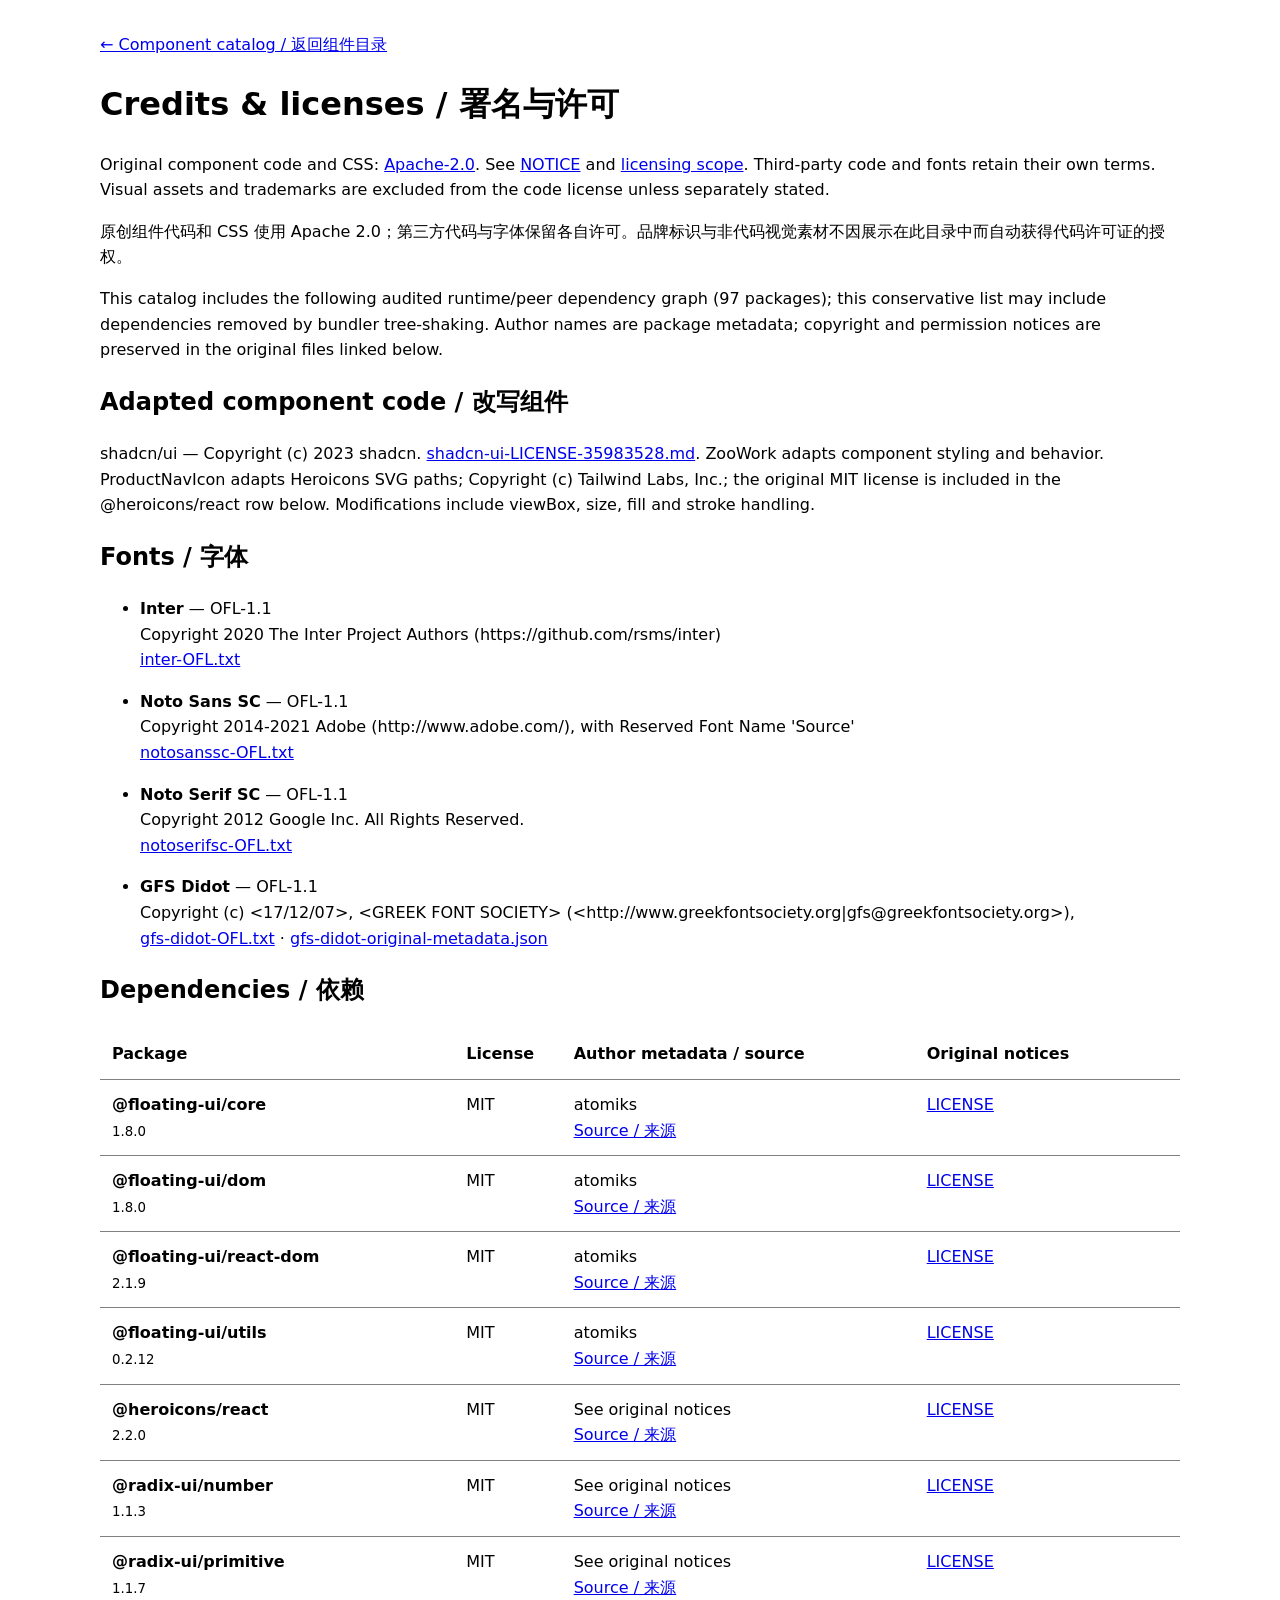
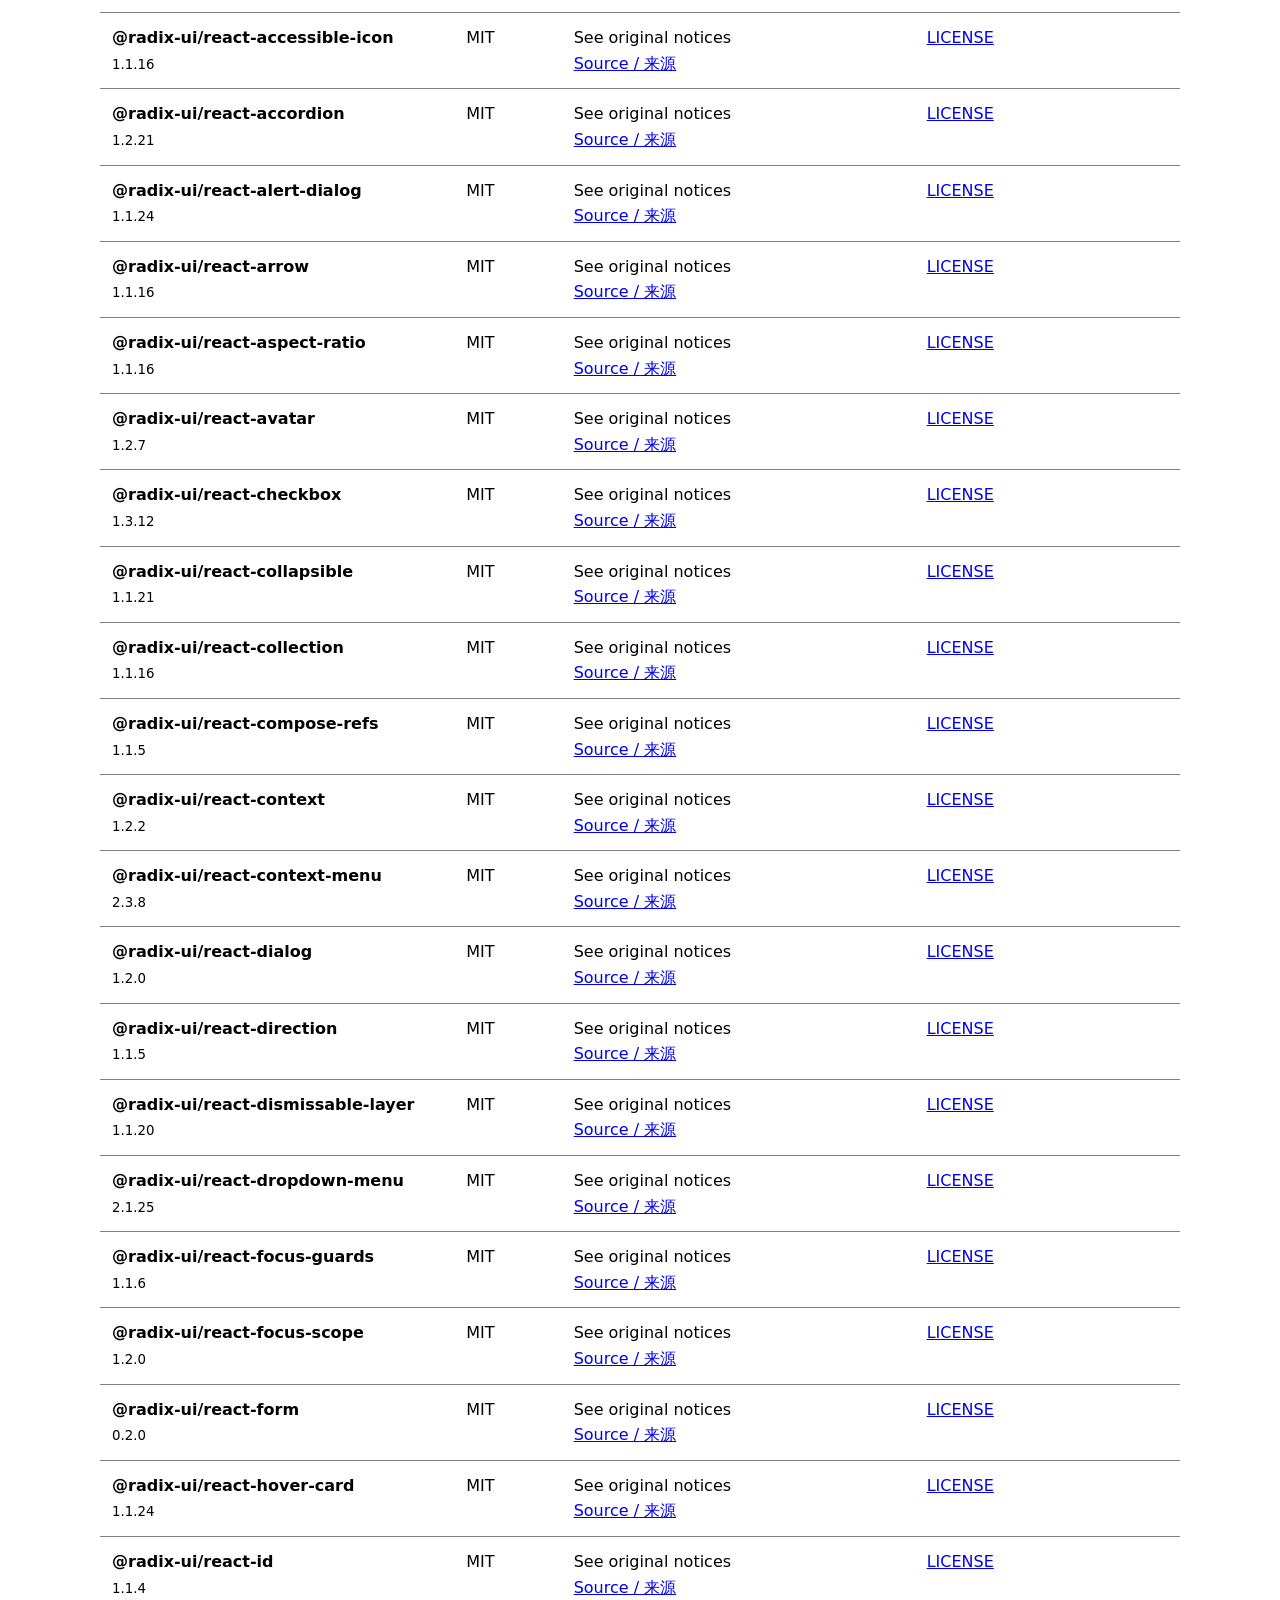
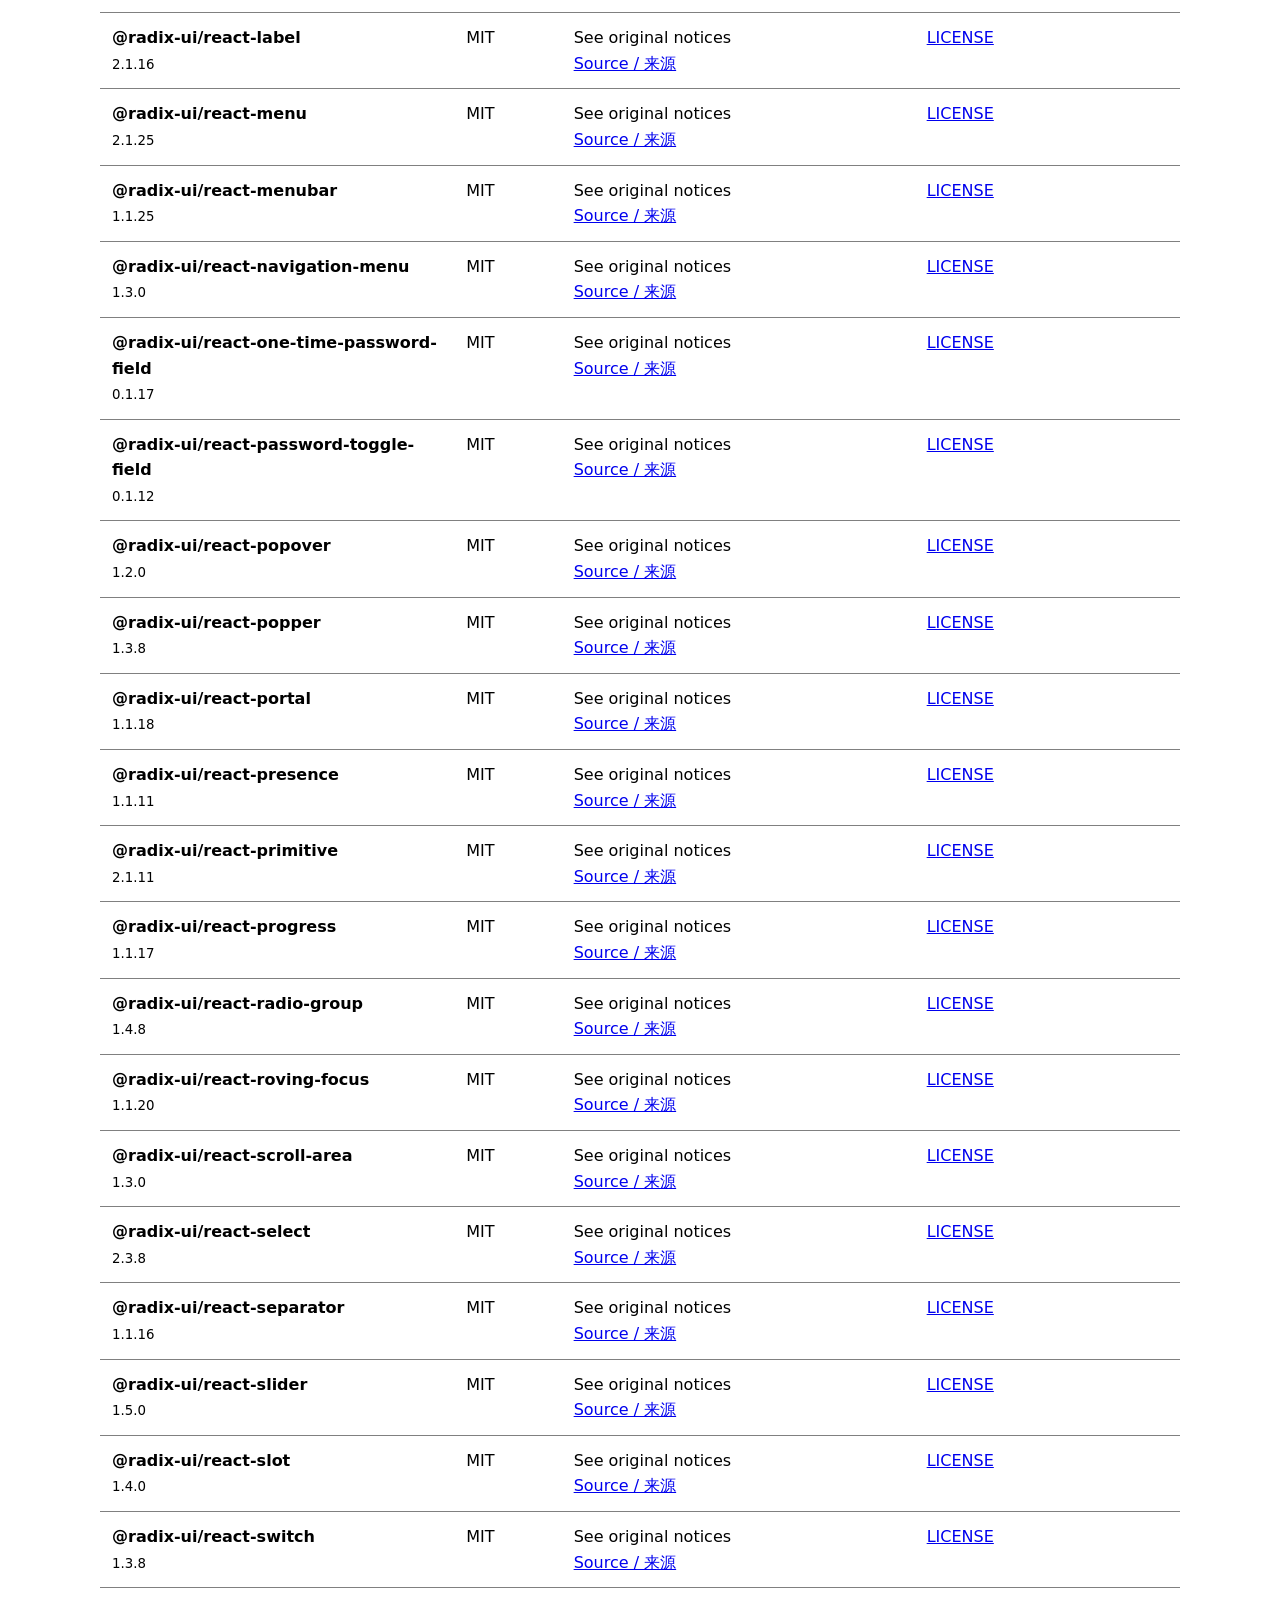
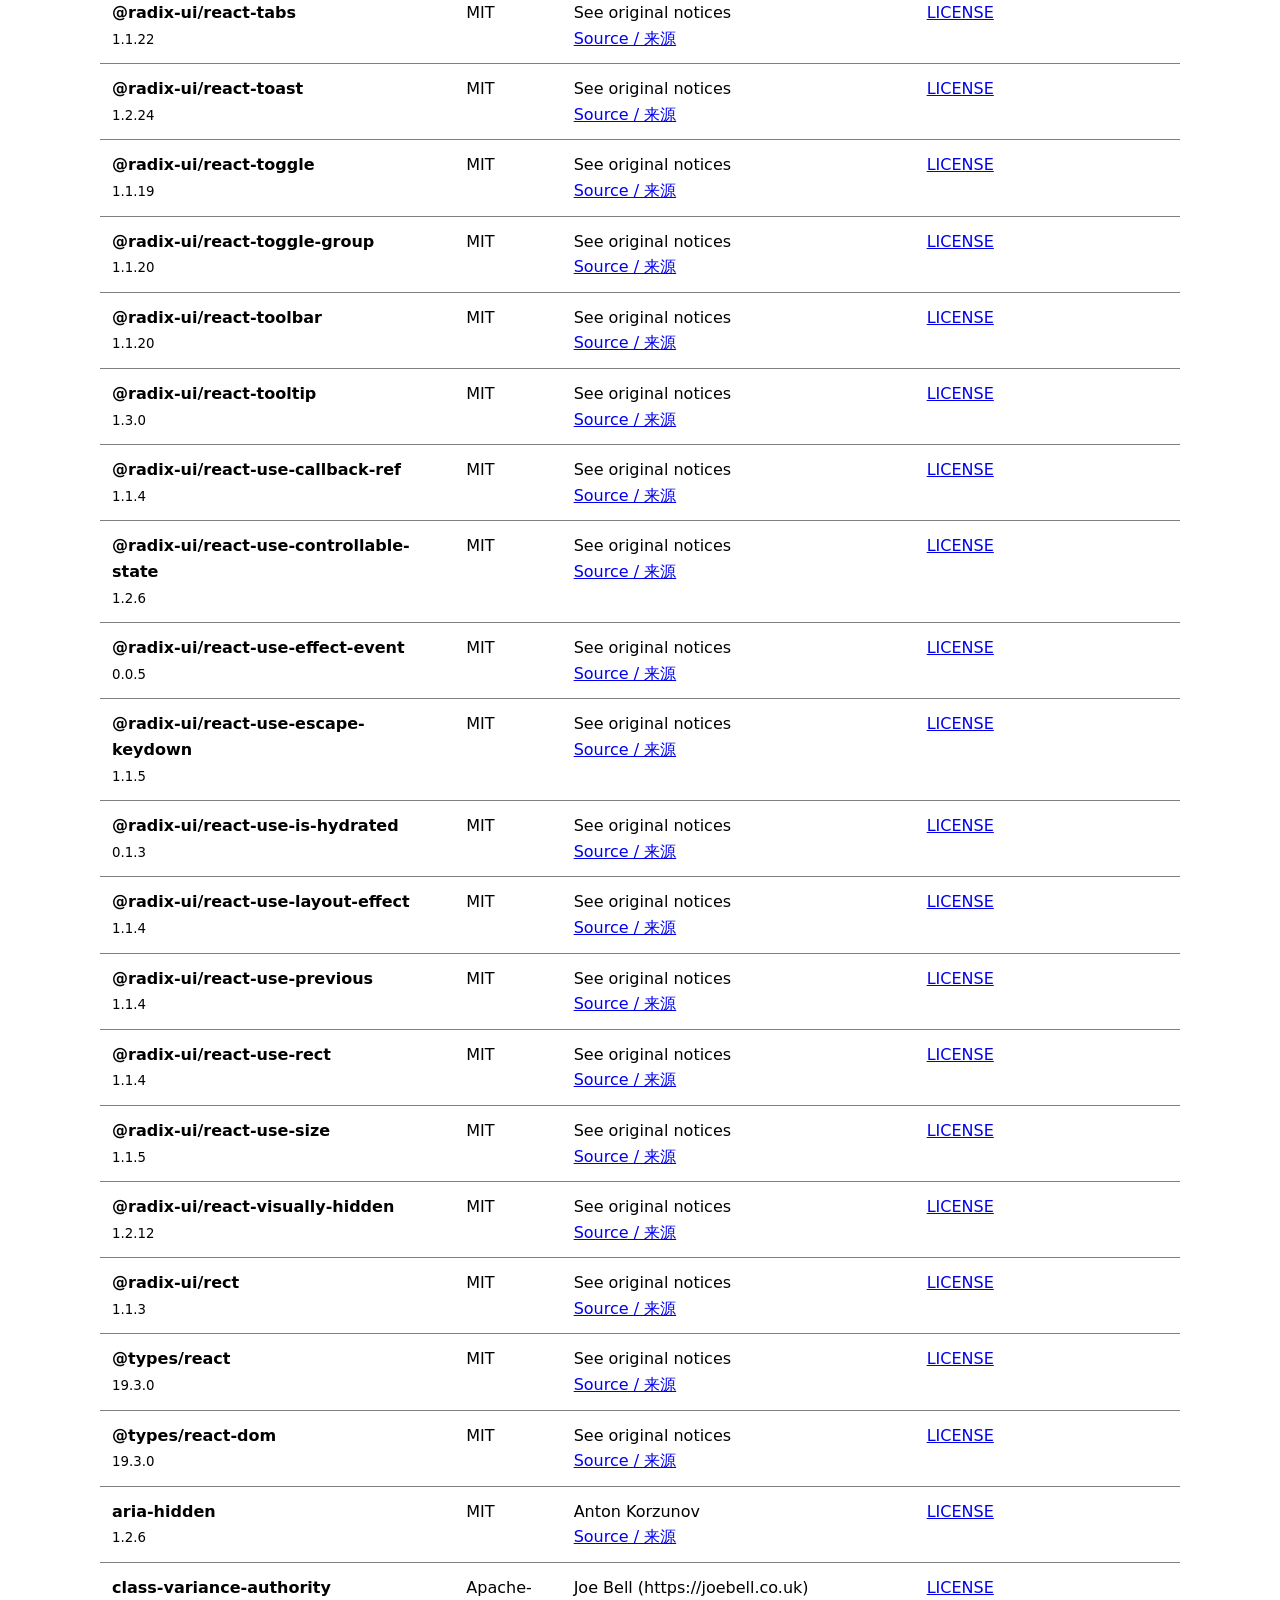
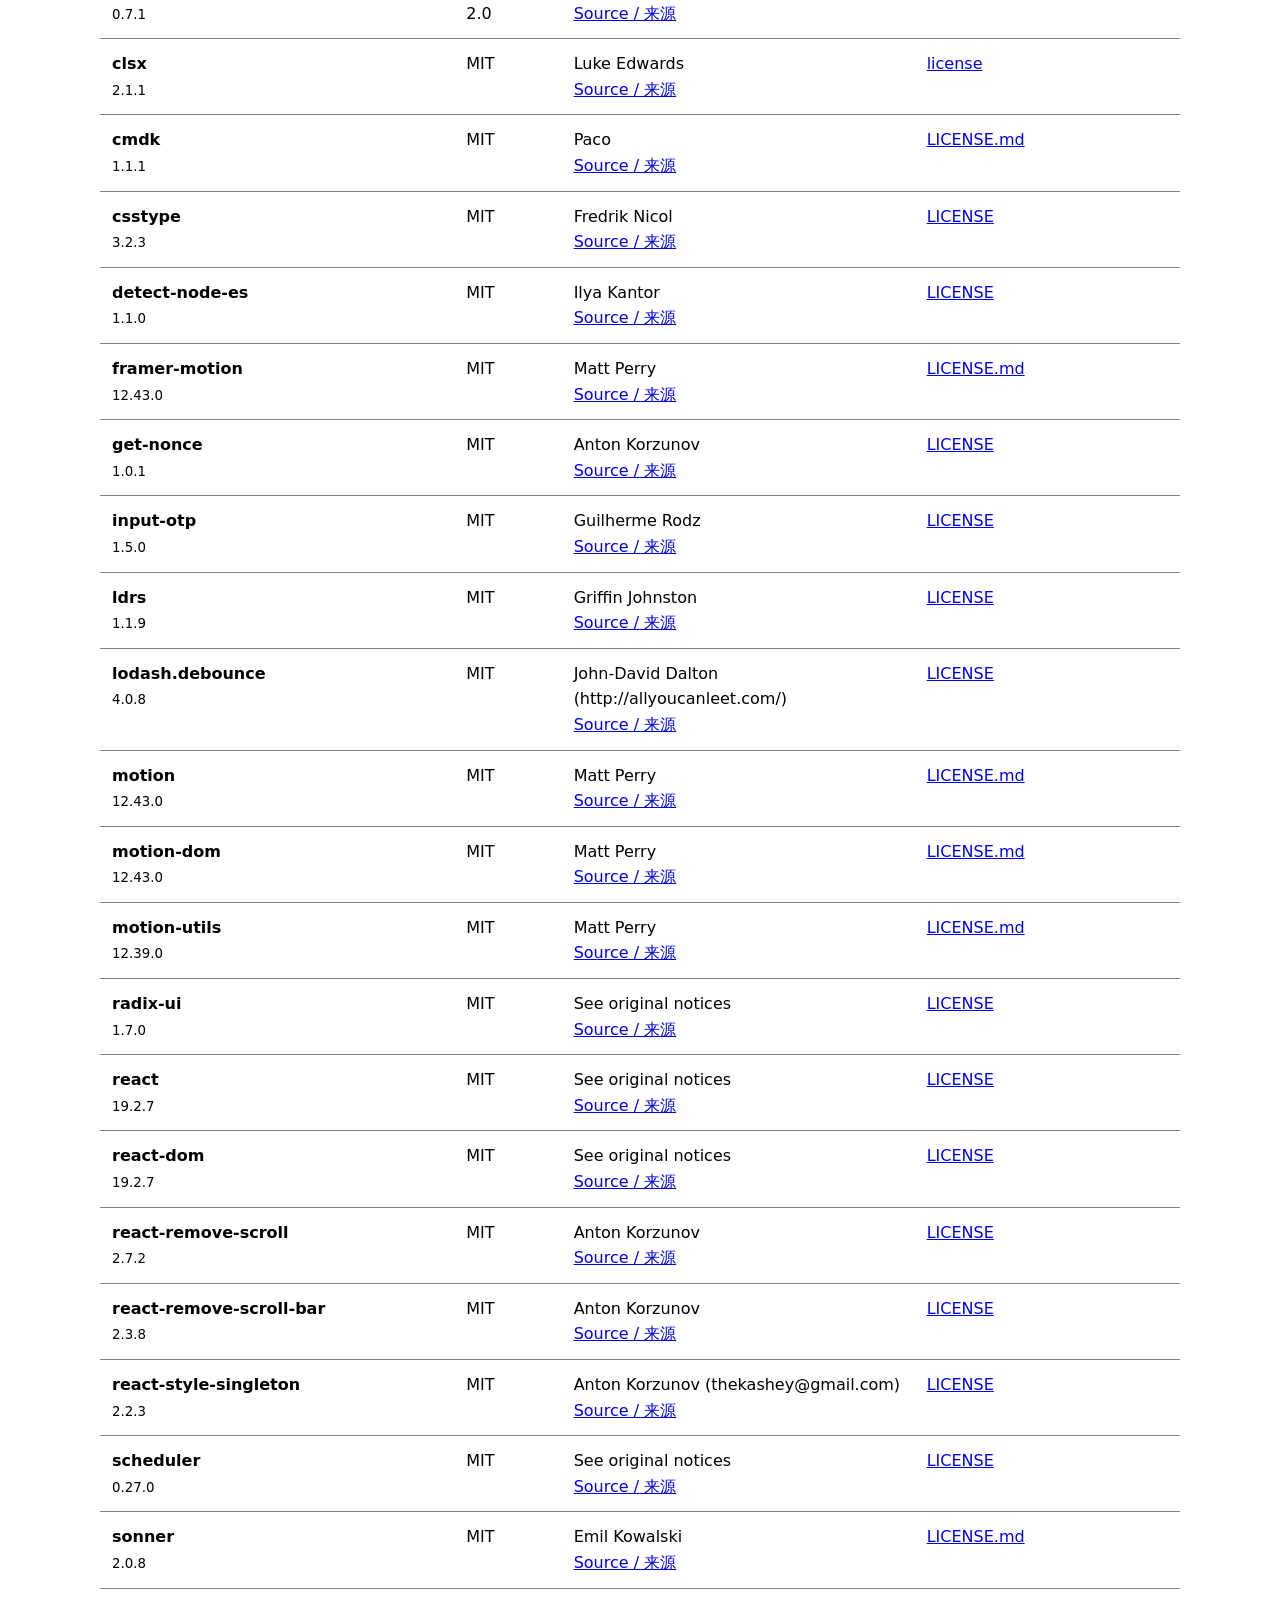
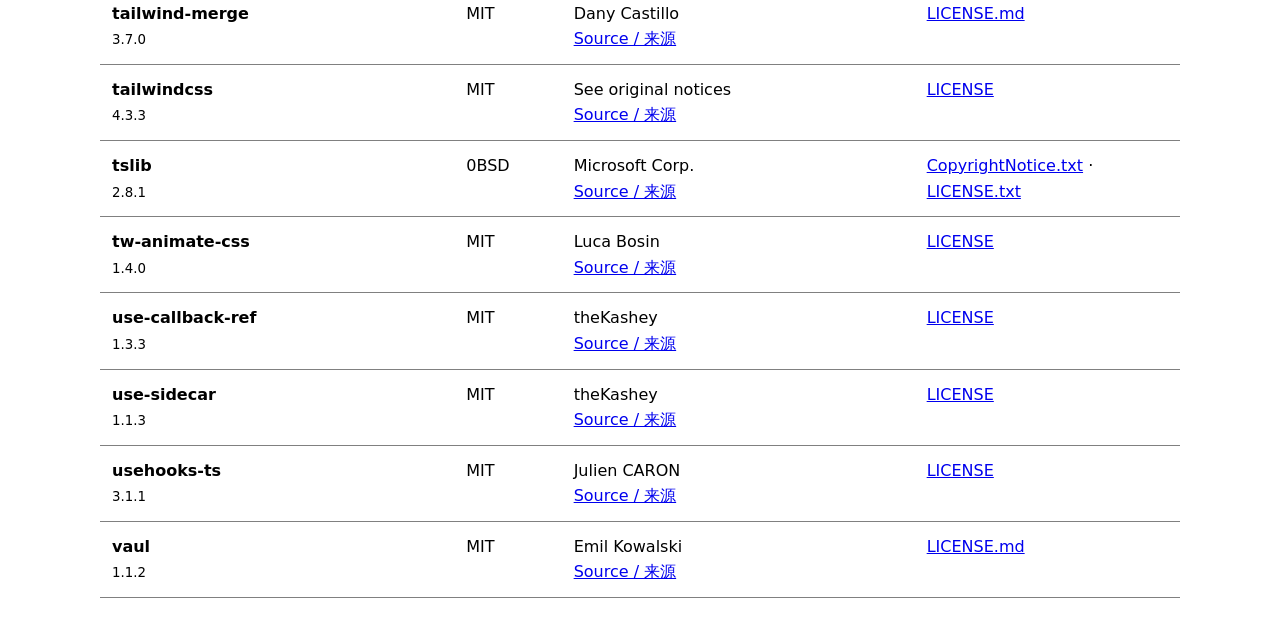
==== assets/licenses/index.html @ 78faabab "chore(preview): 2.2.0-pr.10.41601382710.1 (65d087fe)" ====
<!doctype html>
<html lang="en"><head><meta charset="utf-8"><meta name="viewport" content="width=device-width, initial-scale=1"><title>Credits &amp; licenses · ZooWork</title>
<style>html{color-scheme:light dark}body{font:16px/1.6 system-ui,sans-serif;max-width:1080px;margin:0 auto;padding:32px 20px;overflow-wrap:anywhere}a{color:LinkText}table{border-collapse:collapse;width:100%}td,th{padding:12px;text-align:left;vertical-align:top;border-bottom:1px solid GrayText;overflow-wrap:anywhere}th{font-weight:600}small{font-weight:400}li{margin:16px 0}.table-wrap{overflow:auto}a:focus-visible{outline:2px solid Highlight;outline-offset:3px}</style></head>
<body><main><a href="../../">← Component catalog / 返回组件目录</a><h1>Credits &amp; licenses / 署名与许可</h1>
<p>Original component code and CSS: <a href="LICENSE">Apache-2.0</a>. See <a href="NOTICE">NOTICE</a> and <a href="LICENSING.md">licensing scope</a>. Third-party code and fonts retain their own terms. Visual assets and trademarks are excluded from the code license unless separately stated.</p>
<p lang="zh-CN">原创组件代码和 CSS 使用 Apache 2.0；第三方代码与字体保留各自许可。品牌标识与非代码视觉素材不因展示在此目录中而自动获得代码许可证的授权。</p>
<p>This catalog includes the following audited runtime/peer dependency graph (97 packages); this conservative list may include dependencies removed by bundler tree-shaking. Author names are package metadata; copyright and permission notices are preserved in the original files linked below.</p>
<h2>Adapted component code / 改写组件</h2><p>shadcn/ui — Copyright (c) 2023 shadcn. <a href="licenses/copied-source/shadcn-ui-LICENSE-35983528.md">shadcn-ui-LICENSE-35983528.md</a>. ZooWork adapts component styling and behavior. ProductNavIcon adapts Heroicons SVG paths; Copyright (c) Tailwind Labs, Inc.; the original MIT license is included in the @heroicons/react row below. Modifications include viewBox, size, fill and stroke handling.</p>
<h2>Fonts / 字体</h2><ul><li><strong>Inter</strong> — OFL-1.1<br>Copyright 2020 The Inter Project Authors (https://github.com/rsms/inter)<br><a href="licenses/fonts/inter-OFL.txt">inter-OFL.txt</a></li>
<li><strong>Noto Sans SC</strong> — OFL-1.1<br>Copyright 2014-2021 Adobe (http://www.adobe.com/), with Reserved Font Name &#39;Source&#39;<br><a href="licenses/fonts/notosanssc-OFL.txt">notosanssc-OFL.txt</a></li>
<li><strong>Noto Serif SC</strong> — OFL-1.1<br>Copyright 2012 Google Inc. All Rights Reserved.<br><a href="licenses/fonts/notoserifsc-OFL.txt">notoserifsc-OFL.txt</a></li>
<li><strong>GFS Didot</strong> — OFL-1.1<br>Copyright (c) &lt;17/12/07&gt;, &lt;GREEK FONT SOCIETY&gt; (&lt;http://www.greekfontsociety.org|gfs@greekfontsociety.org&gt;),<br><a href="licenses/fonts/gfs-didot-OFL.txt">gfs-didot-OFL.txt</a> · <a href="licenses/fonts/gfs-didot-original-metadata.json">gfs-didot-original-metadata.json</a></li></ul>
<h2>Dependencies / 依赖</h2><div class="table-wrap" role="region" aria-label="Dependency licenses" tabindex="0"><table><thead><tr><th scope="col">Package</th><th scope="col">License</th><th scope="col">Author metadata / source</th><th scope="col">Original notices</th></tr></thead><tbody><tr><th scope="row">@floating-ui/core<br><small>1.8.0</small></th><td>MIT</td><td>atomiks<br><a href="https://www.npmjs.com/package/@floating-ui/core/v/1.8.0">Source / 来源</a></td><td><a href="licenses/npm/_floating-ui_core_1.8.0/LICENSE">LICENSE</a></td></tr>
<tr><th scope="row">@floating-ui/dom<br><small>1.8.0</small></th><td>MIT</td><td>atomiks<br><a href="https://www.npmjs.com/package/@floating-ui/dom/v/1.8.0">Source / 来源</a></td><td><a href="licenses/npm/_floating-ui_dom_1.8.0/LICENSE">LICENSE</a></td></tr>
<tr><th scope="row">@floating-ui/react-dom<br><small>2.1.9</small></th><td>MIT</td><td>atomiks<br><a href="https://www.npmjs.com/package/@floating-ui/react-dom/v/2.1.9">Source / 来源</a></td><td><a href="licenses/npm/_floating-ui_react-dom_2.1.9/LICENSE">LICENSE</a></td></tr>
<tr><th scope="row">@floating-ui/utils<br><small>0.2.12</small></th><td>MIT</td><td>atomiks<br><a href="https://www.npmjs.com/package/@floating-ui/utils/v/0.2.12">Source / 来源</a></td><td><a href="licenses/npm/_floating-ui_utils_0.2.12/LICENSE">LICENSE</a></td></tr>
<tr><th scope="row">@heroicons/react<br><small>2.2.0</small></th><td>MIT</td><td>See original notices<br><a href="https://www.npmjs.com/package/@heroicons/react/v/2.2.0">Source / 来源</a></td><td><a href="licenses/npm/_heroicons_react_2.2.0/LICENSE">LICENSE</a></td></tr>
<tr><th scope="row">@radix-ui/number<br><small>1.1.3</small></th><td>MIT</td><td>See original notices<br><a href="https://www.npmjs.com/package/@radix-ui/number/v/1.1.3">Source / 来源</a></td><td><a href="licenses/npm/_radix-ui_number_1.1.3/LICENSE">LICENSE</a></td></tr>
<tr><th scope="row">@radix-ui/primitive<br><small>1.1.7</small></th><td>MIT</td><td>See original notices<br><a href="https://www.npmjs.com/package/@radix-ui/primitive/v/1.1.7">Source / 来源</a></td><td><a href="licenses/npm/_radix-ui_primitive_1.1.7/LICENSE">LICENSE</a></td></tr>
<tr><th scope="row">@radix-ui/react-accessible-icon<br><small>1.1.16</small></th><td>MIT</td><td>See original notices<br><a href="https://www.npmjs.com/package/@radix-ui/react-accessible-icon/v/1.1.16">Source / 来源</a></td><td><a href="licenses/npm/_radix-ui_react-accessible-icon_1.1.16/LICENSE">LICENSE</a></td></tr>
<tr><th scope="row">@radix-ui/react-accordion<br><small>1.2.21</small></th><td>MIT</td><td>See original notices<br><a href="https://www.npmjs.com/package/@radix-ui/react-accordion/v/1.2.21">Source / 来源</a></td><td><a href="licenses/npm/_radix-ui_react-accordion_1.2.21/LICENSE">LICENSE</a></td></tr>
<tr><th scope="row">@radix-ui/react-alert-dialog<br><small>1.1.24</small></th><td>MIT</td><td>See original notices<br><a href="https://www.npmjs.com/package/@radix-ui/react-alert-dialog/v/1.1.24">Source / 来源</a></td><td><a href="licenses/npm/_radix-ui_react-alert-dialog_1.1.24/LICENSE">LICENSE</a></td></tr>
<tr><th scope="row">@radix-ui/react-arrow<br><small>1.1.16</small></th><td>MIT</td><td>See original notices<br><a href="https://www.npmjs.com/package/@radix-ui/react-arrow/v/1.1.16">Source / 来源</a></td><td><a href="licenses/npm/_radix-ui_react-arrow_1.1.16/LICENSE">LICENSE</a></td></tr>
<tr><th scope="row">@radix-ui/react-aspect-ratio<br><small>1.1.16</small></th><td>MIT</td><td>See original notices<br><a href="https://www.npmjs.com/package/@radix-ui/react-aspect-ratio/v/1.1.16">Source / 来源</a></td><td><a href="licenses/npm/_radix-ui_react-aspect-ratio_1.1.16/LICENSE">LICENSE</a></td></tr>
<tr><th scope="row">@radix-ui/react-avatar<br><small>1.2.7</small></th><td>MIT</td><td>See original notices<br><a href="https://www.npmjs.com/package/@radix-ui/react-avatar/v/1.2.7">Source / 来源</a></td><td><a href="licenses/npm/_radix-ui_react-avatar_1.2.7/LICENSE">LICENSE</a></td></tr>
<tr><th scope="row">@radix-ui/react-checkbox<br><small>1.3.12</small></th><td>MIT</td><td>See original notices<br><a href="https://www.npmjs.com/package/@radix-ui/react-checkbox/v/1.3.12">Source / 来源</a></td><td><a href="licenses/npm/_radix-ui_react-checkbox_1.3.12/LICENSE">LICENSE</a></td></tr>
<tr><th scope="row">@radix-ui/react-collapsible<br><small>1.1.21</small></th><td>MIT</td><td>See original notices<br><a href="https://www.npmjs.com/package/@radix-ui/react-collapsible/v/1.1.21">Source / 来源</a></td><td><a href="licenses/npm/_radix-ui_react-collapsible_1.1.21/LICENSE">LICENSE</a></td></tr>
<tr><th scope="row">@radix-ui/react-collection<br><small>1.1.16</small></th><td>MIT</td><td>See original notices<br><a href="https://www.npmjs.com/package/@radix-ui/react-collection/v/1.1.16">Source / 来源</a></td><td><a href="licenses/npm/_radix-ui_react-collection_1.1.16/LICENSE">LICENSE</a></td></tr>
<tr><th scope="row">@radix-ui/react-compose-refs<br><small>1.1.5</small></th><td>MIT</td><td>See original notices<br><a href="https://www.npmjs.com/package/@radix-ui/react-compose-refs/v/1.1.5">Source / 来源</a></td><td><a href="licenses/npm/_radix-ui_react-compose-refs_1.1.5/LICENSE">LICENSE</a></td></tr>
<tr><th scope="row">@radix-ui/react-context<br><small>1.2.2</small></th><td>MIT</td><td>See original notices<br><a href="https://www.npmjs.com/package/@radix-ui/react-context/v/1.2.2">Source / 来源</a></td><td><a href="licenses/npm/_radix-ui_react-context_1.2.2/LICENSE">LICENSE</a></td></tr>
<tr><th scope="row">@radix-ui/react-context-menu<br><small>2.3.8</small></th><td>MIT</td><td>See original notices<br><a href="https://www.npmjs.com/package/@radix-ui/react-context-menu/v/2.3.8">Source / 来源</a></td><td><a href="licenses/npm/_radix-ui_react-context-menu_2.3.8/LICENSE">LICENSE</a></td></tr>
<tr><th scope="row">@radix-ui/react-dialog<br><small>1.2.0</small></th><td>MIT</td><td>See original notices<br><a href="https://www.npmjs.com/package/@radix-ui/react-dialog/v/1.2.0">Source / 来源</a></td><td><a href="licenses/npm/_radix-ui_react-dialog_1.2.0/LICENSE">LICENSE</a></td></tr>
<tr><th scope="row">@radix-ui/react-direction<br><small>1.1.5</small></th><td>MIT</td><td>See original notices<br><a href="https://www.npmjs.com/package/@radix-ui/react-direction/v/1.1.5">Source / 来源</a></td><td><a href="licenses/npm/_radix-ui_react-direction_1.1.5/LICENSE">LICENSE</a></td></tr>
<tr><th scope="row">@radix-ui/react-dismissable-layer<br><small>1.1.20</small></th><td>MIT</td><td>See original notices<br><a href="https://www.npmjs.com/package/@radix-ui/react-dismissable-layer/v/1.1.20">Source / 来源</a></td><td><a href="licenses/npm/_radix-ui_react-dismissable-layer_1.1.20/LICENSE">LICENSE</a></td></tr>
<tr><th scope="row">@radix-ui/react-dropdown-menu<br><small>2.1.25</small></th><td>MIT</td><td>See original notices<br><a href="https://www.npmjs.com/package/@radix-ui/react-dropdown-menu/v/2.1.25">Source / 来源</a></td><td><a href="licenses/npm/_radix-ui_react-dropdown-menu_2.1.25/LICENSE">LICENSE</a></td></tr>
<tr><th scope="row">@radix-ui/react-focus-guards<br><small>1.1.6</small></th><td>MIT</td><td>See original notices<br><a href="https://www.npmjs.com/package/@radix-ui/react-focus-guards/v/1.1.6">Source / 来源</a></td><td><a href="licenses/npm/_radix-ui_react-focus-guards_1.1.6/LICENSE">LICENSE</a></td></tr>
<tr><th scope="row">@radix-ui/react-focus-scope<br><small>1.2.0</small></th><td>MIT</td><td>See original notices<br><a href="https://www.npmjs.com/package/@radix-ui/react-focus-scope/v/1.2.0">Source / 来源</a></td><td><a href="licenses/npm/_radix-ui_react-focus-scope_1.2.0/LICENSE">LICENSE</a></td></tr>
<tr><th scope="row">@radix-ui/react-form<br><small>0.2.0</small></th><td>MIT</td><td>See original notices<br><a href="https://www.npmjs.com/package/@radix-ui/react-form/v/0.2.0">Source / 来源</a></td><td><a href="licenses/npm/_radix-ui_react-form_0.2.0/LICENSE">LICENSE</a></td></tr>
<tr><th scope="row">@radix-ui/react-hover-card<br><small>1.1.24</small></th><td>MIT</td><td>See original notices<br><a href="https://www.npmjs.com/package/@radix-ui/react-hover-card/v/1.1.24">Source / 来源</a></td><td><a href="licenses/npm/_radix-ui_react-hover-card_1.1.24/LICENSE">LICENSE</a></td></tr>
<tr><th scope="row">@radix-ui/react-id<br><small>1.1.4</small></th><td>MIT</td><td>See original notices<br><a href="https://www.npmjs.com/package/@radix-ui/react-id/v/1.1.4">Source / 来源</a></td><td><a href="licenses/npm/_radix-ui_react-id_1.1.4/LICENSE">LICENSE</a></td></tr>
<tr><th scope="row">@radix-ui/react-label<br><small>2.1.16</small></th><td>MIT</td><td>See original notices<br><a href="https://www.npmjs.com/package/@radix-ui/react-label/v/2.1.16">Source / 来源</a></td><td><a href="licenses/npm/_radix-ui_react-label_2.1.16/LICENSE">LICENSE</a></td></tr>
<tr><th scope="row">@radix-ui/react-menu<br><small>2.1.25</small></th><td>MIT</td><td>See original notices<br><a href="https://www.npmjs.com/package/@radix-ui/react-menu/v/2.1.25">Source / 来源</a></td><td><a href="licenses/npm/_radix-ui_react-menu_2.1.25/LICENSE">LICENSE</a></td></tr>
<tr><th scope="row">@radix-ui/react-menubar<br><small>1.1.25</small></th><td>MIT</td><td>See original notices<br><a href="https://www.npmjs.com/package/@radix-ui/react-menubar/v/1.1.25">Source / 来源</a></td><td><a href="licenses/npm/_radix-ui_react-menubar_1.1.25/LICENSE">LICENSE</a></td></tr>
<tr><th scope="row">@radix-ui/react-navigation-menu<br><small>1.3.0</small></th><td>MIT</td><td>See original notices<br><a href="https://www.npmjs.com/package/@radix-ui/react-navigation-menu/v/1.3.0">Source / 来源</a></td><td><a href="licenses/npm/_radix-ui_react-navigation-menu_1.3.0/LICENSE">LICENSE</a></td></tr>
<tr><th scope="row">@radix-ui/react-one-time-password-field<br><small>0.1.17</small></th><td>MIT</td><td>See original notices<br><a href="https://www.npmjs.com/package/@radix-ui/react-one-time-password-field/v/0.1.17">Source / 来源</a></td><td><a href="licenses/npm/_radix-ui_react-one-time-password-field_0.1.17/LICENSE">LICENSE</a></td></tr>
<tr><th scope="row">@radix-ui/react-password-toggle-field<br><small>0.1.12</small></th><td>MIT</td><td>See original notices<br><a href="https://www.npmjs.com/package/@radix-ui/react-password-toggle-field/v/0.1.12">Source / 来源</a></td><td><a href="licenses/npm/_radix-ui_react-password-toggle-field_0.1.12/LICENSE">LICENSE</a></td></tr>
<tr><th scope="row">@radix-ui/react-popover<br><small>1.2.0</small></th><td>MIT</td><td>See original notices<br><a href="https://www.npmjs.com/package/@radix-ui/react-popover/v/1.2.0">Source / 来源</a></td><td><a href="licenses/npm/_radix-ui_react-popover_1.2.0/LICENSE">LICENSE</a></td></tr>
<tr><th scope="row">@radix-ui/react-popper<br><small>1.3.8</small></th><td>MIT</td><td>See original notices<br><a href="https://www.npmjs.com/package/@radix-ui/react-popper/v/1.3.8">Source / 来源</a></td><td><a href="licenses/npm/_radix-ui_react-popper_1.3.8/LICENSE">LICENSE</a></td></tr>
<tr><th scope="row">@radix-ui/react-portal<br><small>1.1.18</small></th><td>MIT</td><td>See original notices<br><a href="https://www.npmjs.com/package/@radix-ui/react-portal/v/1.1.18">Source / 来源</a></td><td><a href="licenses/npm/_radix-ui_react-portal_1.1.18/LICENSE">LICENSE</a></td></tr>
<tr><th scope="row">@radix-ui/react-presence<br><small>1.1.11</small></th><td>MIT</td><td>See original notices<br><a href="https://www.npmjs.com/package/@radix-ui/react-presence/v/1.1.11">Source / 来源</a></td><td><a href="licenses/npm/_radix-ui_react-presence_1.1.11/LICENSE">LICENSE</a></td></tr>
<tr><th scope="row">@radix-ui/react-primitive<br><small>2.1.11</small></th><td>MIT</td><td>See original notices<br><a href="https://www.npmjs.com/package/@radix-ui/react-primitive/v/2.1.11">Source / 来源</a></td><td><a href="licenses/npm/_radix-ui_react-primitive_2.1.11/LICENSE">LICENSE</a></td></tr>
<tr><th scope="row">@radix-ui/react-progress<br><small>1.1.17</small></th><td>MIT</td><td>See original notices<br><a href="https://www.npmjs.com/package/@radix-ui/react-progress/v/1.1.17">Source / 来源</a></td><td><a href="licenses/npm/_radix-ui_react-progress_1.1.17/LICENSE">LICENSE</a></td></tr>
<tr><th scope="row">@radix-ui/react-radio-group<br><small>1.4.8</small></th><td>MIT</td><td>See original notices<br><a href="https://www.npmjs.com/package/@radix-ui/react-radio-group/v/1.4.8">Source / 来源</a></td><td><a href="licenses/npm/_radix-ui_react-radio-group_1.4.8/LICENSE">LICENSE</a></td></tr>
<tr><th scope="row">@radix-ui/react-roving-focus<br><small>1.1.20</small></th><td>MIT</td><td>See original notices<br><a href="https://www.npmjs.com/package/@radix-ui/react-roving-focus/v/1.1.20">Source / 来源</a></td><td><a href="licenses/npm/_radix-ui_react-roving-focus_1.1.20/LICENSE">LICENSE</a></td></tr>
<tr><th scope="row">@radix-ui/react-scroll-area<br><small>1.3.0</small></th><td>MIT</td><td>See original notices<br><a href="https://www.npmjs.com/package/@radix-ui/react-scroll-area/v/1.3.0">Source / 来源</a></td><td><a href="licenses/npm/_radix-ui_react-scroll-area_1.3.0/LICENSE">LICENSE</a></td></tr>
<tr><th scope="row">@radix-ui/react-select<br><small>2.3.8</small></th><td>MIT</td><td>See original notices<br><a href="https://www.npmjs.com/package/@radix-ui/react-select/v/2.3.8">Source / 来源</a></td><td><a href="licenses/npm/_radix-ui_react-select_2.3.8/LICENSE">LICENSE</a></td></tr>
<tr><th scope="row">@radix-ui/react-separator<br><small>1.1.16</small></th><td>MIT</td><td>See original notices<br><a href="https://www.npmjs.com/package/@radix-ui/react-separator/v/1.1.16">Source / 来源</a></td><td><a href="licenses/npm/_radix-ui_react-separator_1.1.16/LICENSE">LICENSE</a></td></tr>
<tr><th scope="row">@radix-ui/react-slider<br><small>1.5.0</small></th><td>MIT</td><td>See original notices<br><a href="https://www.npmjs.com/package/@radix-ui/react-slider/v/1.5.0">Source / 来源</a></td><td><a href="licenses/npm/_radix-ui_react-slider_1.5.0/LICENSE">LICENSE</a></td></tr>
<tr><th scope="row">@radix-ui/react-slot<br><small>1.4.0</small></th><td>MIT</td><td>See original notices<br><a href="https://www.npmjs.com/package/@radix-ui/react-slot/v/1.4.0">Source / 来源</a></td><td><a href="licenses/npm/_radix-ui_react-slot_1.4.0/LICENSE">LICENSE</a></td></tr>
<tr><th scope="row">@radix-ui/react-switch<br><small>1.3.8</small></th><td>MIT</td><td>See original notices<br><a href="https://www.npmjs.com/package/@radix-ui/react-switch/v/1.3.8">Source / 来源</a></td><td><a href="licenses/npm/_radix-ui_react-switch_1.3.8/LICENSE">LICENSE</a></td></tr>
<tr><th scope="row">@radix-ui/react-tabs<br><small>1.1.22</small></th><td>MIT</td><td>See original notices<br><a href="https://www.npmjs.com/package/@radix-ui/react-tabs/v/1.1.22">Source / 来源</a></td><td><a href="licenses/npm/_radix-ui_react-tabs_1.1.22/LICENSE">LICENSE</a></td></tr>
<tr><th scope="row">@radix-ui/react-toast<br><small>1.2.24</small></th><td>MIT</td><td>See original notices<br><a href="https://www.npmjs.com/package/@radix-ui/react-toast/v/1.2.24">Source / 来源</a></td><td><a href="licenses/npm/_radix-ui_react-toast_1.2.24/LICENSE">LICENSE</a></td></tr>
<tr><th scope="row">@radix-ui/react-toggle<br><small>1.1.19</small></th><td>MIT</td><td>See original notices<br><a href="https://www.npmjs.com/package/@radix-ui/react-toggle/v/1.1.19">Source / 来源</a></td><td><a href="licenses/npm/_radix-ui_react-toggle_1.1.19/LICENSE">LICENSE</a></td></tr>
<tr><th scope="row">@radix-ui/react-toggle-group<br><small>1.1.20</small></th><td>MIT</td><td>See original notices<br><a href="https://www.npmjs.com/package/@radix-ui/react-toggle-group/v/1.1.20">Source / 来源</a></td><td><a href="licenses/npm/_radix-ui_react-toggle-group_1.1.20/LICENSE">LICENSE</a></td></tr>
<tr><th scope="row">@radix-ui/react-toolbar<br><small>1.1.20</small></th><td>MIT</td><td>See original notices<br><a href="https://www.npmjs.com/package/@radix-ui/react-toolbar/v/1.1.20">Source / 来源</a></td><td><a href="licenses/npm/_radix-ui_react-toolbar_1.1.20/LICENSE">LICENSE</a></td></tr>
<tr><th scope="row">@radix-ui/react-tooltip<br><small>1.3.0</small></th><td>MIT</td><td>See original notices<br><a href="https://www.npmjs.com/package/@radix-ui/react-tooltip/v/1.3.0">Source / 来源</a></td><td><a href="licenses/npm/_radix-ui_react-tooltip_1.3.0/LICENSE">LICENSE</a></td></tr>
<tr><th scope="row">@radix-ui/react-use-callback-ref<br><small>1.1.4</small></th><td>MIT</td><td>See original notices<br><a href="https://www.npmjs.com/package/@radix-ui/react-use-callback-ref/v/1.1.4">Source / 来源</a></td><td><a href="licenses/npm/_radix-ui_react-use-callback-ref_1.1.4/LICENSE">LICENSE</a></td></tr>
<tr><th scope="row">@radix-ui/react-use-controllable-state<br><small>1.2.6</small></th><td>MIT</td><td>See original notices<br><a href="https://www.npmjs.com/package/@radix-ui/react-use-controllable-state/v/1.2.6">Source / 来源</a></td><td><a href="licenses/npm/_radix-ui_react-use-controllable-state_1.2.6/LICENSE">LICENSE</a></td></tr>
<tr><th scope="row">@radix-ui/react-use-effect-event<br><small>0.0.5</small></th><td>MIT</td><td>See original notices<br><a href="https://www.npmjs.com/package/@radix-ui/react-use-effect-event/v/0.0.5">Source / 来源</a></td><td><a href="licenses/npm/_radix-ui_react-use-effect-event_0.0.5/LICENSE">LICENSE</a></td></tr>
<tr><th scope="row">@radix-ui/react-use-escape-keydown<br><small>1.1.5</small></th><td>MIT</td><td>See original notices<br><a href="https://www.npmjs.com/package/@radix-ui/react-use-escape-keydown/v/1.1.5">Source / 来源</a></td><td><a href="licenses/npm/_radix-ui_react-use-escape-keydown_1.1.5/LICENSE">LICENSE</a></td></tr>
<tr><th scope="row">@radix-ui/react-use-is-hydrated<br><small>0.1.3</small></th><td>MIT</td><td>See original notices<br><a href="https://www.npmjs.com/package/@radix-ui/react-use-is-hydrated/v/0.1.3">Source / 来源</a></td><td><a href="licenses/npm/_radix-ui_react-use-is-hydrated_0.1.3/LICENSE">LICENSE</a></td></tr>
<tr><th scope="row">@radix-ui/react-use-layout-effect<br><small>1.1.4</small></th><td>MIT</td><td>See original notices<br><a href="https://www.npmjs.com/package/@radix-ui/react-use-layout-effect/v/1.1.4">Source / 来源</a></td><td><a href="licenses/npm/_radix-ui_react-use-layout-effect_1.1.4/LICENSE">LICENSE</a></td></tr>
<tr><th scope="row">@radix-ui/react-use-previous<br><small>1.1.4</small></th><td>MIT</td><td>See original notices<br><a href="https://www.npmjs.com/package/@radix-ui/react-use-previous/v/1.1.4">Source / 来源</a></td><td><a href="licenses/npm/_radix-ui_react-use-previous_1.1.4/LICENSE">LICENSE</a></td></tr>
<tr><th scope="row">@radix-ui/react-use-rect<br><small>1.1.4</small></th><td>MIT</td><td>See original notices<br><a href="https://www.npmjs.com/package/@radix-ui/react-use-rect/v/1.1.4">Source / 来源</a></td><td><a href="licenses/npm/_radix-ui_react-use-rect_1.1.4/LICENSE">LICENSE</a></td></tr>
<tr><th scope="row">@radix-ui/react-use-size<br><small>1.1.5</small></th><td>MIT</td><td>See original notices<br><a href="https://www.npmjs.com/package/@radix-ui/react-use-size/v/1.1.5">Source / 来源</a></td><td><a href="licenses/npm/_radix-ui_react-use-size_1.1.5/LICENSE">LICENSE</a></td></tr>
<tr><th scope="row">@radix-ui/react-visually-hidden<br><small>1.2.12</small></th><td>MIT</td><td>See original notices<br><a href="https://www.npmjs.com/package/@radix-ui/react-visually-hidden/v/1.2.12">Source / 来源</a></td><td><a href="licenses/npm/_radix-ui_react-visually-hidden_1.2.12/LICENSE">LICENSE</a></td></tr>
<tr><th scope="row">@radix-ui/rect<br><small>1.1.3</small></th><td>MIT</td><td>See original notices<br><a href="https://www.npmjs.com/package/@radix-ui/rect/v/1.1.3">Source / 来源</a></td><td><a href="licenses/npm/_radix-ui_rect_1.1.3/LICENSE">LICENSE</a></td></tr>
<tr><th scope="row">@types/react<br><small>19.3.0</small></th><td>MIT</td><td>See original notices<br><a href="https://www.npmjs.com/package/@types/react/v/19.3.0">Source / 来源</a></td><td><a href="licenses/npm/_types_react_19.3.0/LICENSE">LICENSE</a></td></tr>
<tr><th scope="row">@types/react-dom<br><small>19.3.0</small></th><td>MIT</td><td>See original notices<br><a href="https://www.npmjs.com/package/@types/react-dom/v/19.3.0">Source / 来源</a></td><td><a href="licenses/npm/_types_react-dom_19.3.0/LICENSE">LICENSE</a></td></tr>
<tr><th scope="row">aria-hidden<br><small>1.2.6</small></th><td>MIT</td><td>Anton Korzunov<br><a href="https://www.npmjs.com/package/aria-hidden/v/1.2.6">Source / 来源</a></td><td><a href="licenses/npm/aria-hidden_1.2.6/LICENSE">LICENSE</a></td></tr>
<tr><th scope="row">class-variance-authority<br><small>0.7.1</small></th><td>Apache-2.0</td><td>Joe Bell (https://joebell.co.uk)<br><a href="https://www.npmjs.com/package/class-variance-authority/v/0.7.1">Source / 来源</a></td><td><a href="licenses/npm/class-variance-authority_0.7.1/LICENSE">LICENSE</a></td></tr>
<tr><th scope="row">clsx<br><small>2.1.1</small></th><td>MIT</td><td>Luke Edwards<br><a href="https://www.npmjs.com/package/clsx/v/2.1.1">Source / 来源</a></td><td><a href="licenses/npm/clsx_2.1.1/license">license</a></td></tr>
<tr><th scope="row">cmdk<br><small>1.1.1</small></th><td>MIT</td><td>Paco<br><a href="https://www.npmjs.com/package/cmdk/v/1.1.1">Source / 来源</a></td><td><a href="licenses/npm/cmdk_1.1.1/LICENSE.md">LICENSE.md</a></td></tr>
<tr><th scope="row">csstype<br><small>3.2.3</small></th><td>MIT</td><td>Fredrik Nicol<br><a href="https://www.npmjs.com/package/csstype/v/3.2.3">Source / 来源</a></td><td><a href="licenses/npm/csstype_3.2.3/LICENSE">LICENSE</a></td></tr>
<tr><th scope="row">detect-node-es<br><small>1.1.0</small></th><td>MIT</td><td>Ilya Kantor<br><a href="https://www.npmjs.com/package/detect-node-es/v/1.1.0">Source / 来源</a></td><td><a href="licenses/npm/detect-node-es_1.1.0/LICENSE">LICENSE</a></td></tr>
<tr><th scope="row">framer-motion<br><small>12.43.0</small></th><td>MIT</td><td>Matt Perry<br><a href="https://www.npmjs.com/package/framer-motion/v/12.43.0">Source / 来源</a></td><td><a href="licenses/npm/framer-motion_12.43.0/LICENSE.md">LICENSE.md</a></td></tr>
<tr><th scope="row">get-nonce<br><small>1.0.1</small></th><td>MIT</td><td>Anton Korzunov<br><a href="https://www.npmjs.com/package/get-nonce/v/1.0.1">Source / 来源</a></td><td><a href="licenses/npm/get-nonce_1.0.1/LICENSE">LICENSE</a></td></tr>
<tr><th scope="row">input-otp<br><small>1.5.0</small></th><td>MIT</td><td>Guilherme Rodz<br><a href="https://www.npmjs.com/package/input-otp/v/1.5.0">Source / 来源</a></td><td><a href="licenses/npm/input-otp_1.5.0/LICENSE">LICENSE</a></td></tr>
<tr><th scope="row">ldrs<br><small>1.1.9</small></th><td>MIT</td><td>Griffin Johnston<br><a href="https://www.npmjs.com/package/ldrs/v/1.1.9">Source / 来源</a></td><td><a href="licenses/npm/ldrs_1.1.9/LICENSE">LICENSE</a></td></tr>
<tr><th scope="row">lodash.debounce<br><small>4.0.8</small></th><td>MIT</td><td>John-David Dalton (http://allyoucanleet.com/)<br><a href="https://www.npmjs.com/package/lodash.debounce/v/4.0.8">Source / 来源</a></td><td><a href="licenses/npm/lodash.debounce_4.0.8/LICENSE">LICENSE</a></td></tr>
<tr><th scope="row">motion<br><small>12.43.0</small></th><td>MIT</td><td>Matt Perry<br><a href="https://www.npmjs.com/package/motion/v/12.43.0">Source / 来源</a></td><td><a href="licenses/npm/motion_12.43.0/LICENSE.md">LICENSE.md</a></td></tr>
<tr><th scope="row">motion-dom<br><small>12.43.0</small></th><td>MIT</td><td>Matt Perry<br><a href="https://www.npmjs.com/package/motion-dom/v/12.43.0">Source / 来源</a></td><td><a href="licenses/npm/motion-dom_12.43.0/LICENSE.md">LICENSE.md</a></td></tr>
<tr><th scope="row">motion-utils<br><small>12.39.0</small></th><td>MIT</td><td>Matt Perry<br><a href="https://www.npmjs.com/package/motion-utils/v/12.39.0">Source / 来源</a></td><td><a href="licenses/npm/motion-utils_12.39.0/LICENSE.md">LICENSE.md</a></td></tr>
<tr><th scope="row">radix-ui<br><small>1.7.0</small></th><td>MIT</td><td>See original notices<br><a href="https://www.npmjs.com/package/radix-ui/v/1.7.0">Source / 来源</a></td><td><a href="licenses/npm/radix-ui_1.7.0/LICENSE">LICENSE</a></td></tr>
<tr><th scope="row">react<br><small>19.2.7</small></th><td>MIT</td><td>See original notices<br><a href="https://www.npmjs.com/package/react/v/19.2.7">Source / 来源</a></td><td><a href="licenses/npm/react_19.2.7/LICENSE">LICENSE</a></td></tr>
<tr><th scope="row">react-dom<br><small>19.2.7</small></th><td>MIT</td><td>See original notices<br><a href="https://www.npmjs.com/package/react-dom/v/19.2.7">Source / 来源</a></td><td><a href="licenses/npm/react-dom_19.2.7/LICENSE">LICENSE</a></td></tr>
<tr><th scope="row">react-remove-scroll<br><small>2.7.2</small></th><td>MIT</td><td>Anton Korzunov<br><a href="https://www.npmjs.com/package/react-remove-scroll/v/2.7.2">Source / 来源</a></td><td><a href="licenses/npm/react-remove-scroll_2.7.2/LICENSE">LICENSE</a></td></tr>
<tr><th scope="row">react-remove-scroll-bar<br><small>2.3.8</small></th><td>MIT</td><td>Anton Korzunov<br><a href="https://www.npmjs.com/package/react-remove-scroll-bar/v/2.3.8">Source / 来源</a></td><td><a href="licenses/upstream/react-remove-scroll-bar_2.3.8/LICENSE">LICENSE</a></td></tr>
<tr><th scope="row">react-style-singleton<br><small>2.2.3</small></th><td>MIT</td><td>Anton Korzunov (thekashey@gmail.com)<br><a href="https://www.npmjs.com/package/react-style-singleton/v/2.2.3">Source / 来源</a></td><td><a href="licenses/npm/react-style-singleton_2.2.3/LICENSE">LICENSE</a></td></tr>
<tr><th scope="row">scheduler<br><small>0.27.0</small></th><td>MIT</td><td>See original notices<br><a href="https://www.npmjs.com/package/scheduler/v/0.27.0">Source / 来源</a></td><td><a href="licenses/npm/scheduler_0.27.0/LICENSE">LICENSE</a></td></tr>
<tr><th scope="row">sonner<br><small>2.0.8</small></th><td>MIT</td><td>Emil Kowalski<br><a href="https://www.npmjs.com/package/sonner/v/2.0.8">Source / 来源</a></td><td><a href="licenses/npm/sonner_2.0.8/LICENSE.md">LICENSE.md</a></td></tr>
<tr><th scope="row">tailwind-merge<br><small>3.7.0</small></th><td>MIT</td><td>Dany Castillo<br><a href="https://www.npmjs.com/package/tailwind-merge/v/3.7.0">Source / 来源</a></td><td><a href="licenses/npm/tailwind-merge_3.7.0/LICENSE.md">LICENSE.md</a></td></tr>
<tr><th scope="row">tailwindcss<br><small>4.3.3</small></th><td>MIT</td><td>See original notices<br><a href="https://www.npmjs.com/package/tailwindcss/v/4.3.3">Source / 来源</a></td><td><a href="licenses/npm/tailwindcss_4.3.3/LICENSE">LICENSE</a></td></tr>
<tr><th scope="row">tslib<br><small>2.8.1</small></th><td>0BSD</td><td>Microsoft Corp.<br><a href="https://www.npmjs.com/package/tslib/v/2.8.1">Source / 来源</a></td><td><a href="licenses/npm/tslib_2.8.1/CopyrightNotice.txt">CopyrightNotice.txt</a> · <a href="licenses/npm/tslib_2.8.1/LICENSE.txt">LICENSE.txt</a></td></tr>
<tr><th scope="row">tw-animate-css<br><small>1.4.0</small></th><td>MIT</td><td>Luca Bosin<br><a href="https://www.npmjs.com/package/tw-animate-css/v/1.4.0">Source / 来源</a></td><td><a href="licenses/npm/tw-animate-css_1.4.0/LICENSE">LICENSE</a></td></tr>
<tr><th scope="row">use-callback-ref<br><small>1.3.3</small></th><td>MIT</td><td>theKashey<br><a href="https://www.npmjs.com/package/use-callback-ref/v/1.3.3">Source / 来源</a></td><td><a href="licenses/npm/use-callback-ref_1.3.3/LICENSE">LICENSE</a></td></tr>
<tr><th scope="row">use-sidecar<br><small>1.1.3</small></th><td>MIT</td><td>theKashey<br><a href="https://www.npmjs.com/package/use-sidecar/v/1.1.3">Source / 来源</a></td><td><a href="licenses/npm/use-sidecar_1.1.3/LICENSE">LICENSE</a></td></tr>
<tr><th scope="row">usehooks-ts<br><small>3.1.1</small></th><td>MIT</td><td>Julien CARON<br><a href="https://www.npmjs.com/package/usehooks-ts/v/3.1.1">Source / 来源</a></td><td><a href="licenses/npm/usehooks-ts_3.1.1/LICENSE">LICENSE</a></td></tr>
<tr><th scope="row">vaul<br><small>1.1.2</small></th><td>MIT</td><td>Emil Kowalski<br><a href="https://www.npmjs.com/package/vaul/v/1.1.2">Source / 来源</a></td><td><a href="licenses/npm/vaul_1.1.2/LICENSE.md">LICENSE.md</a></td></tr></tbody></table></div>
</main></body></html>
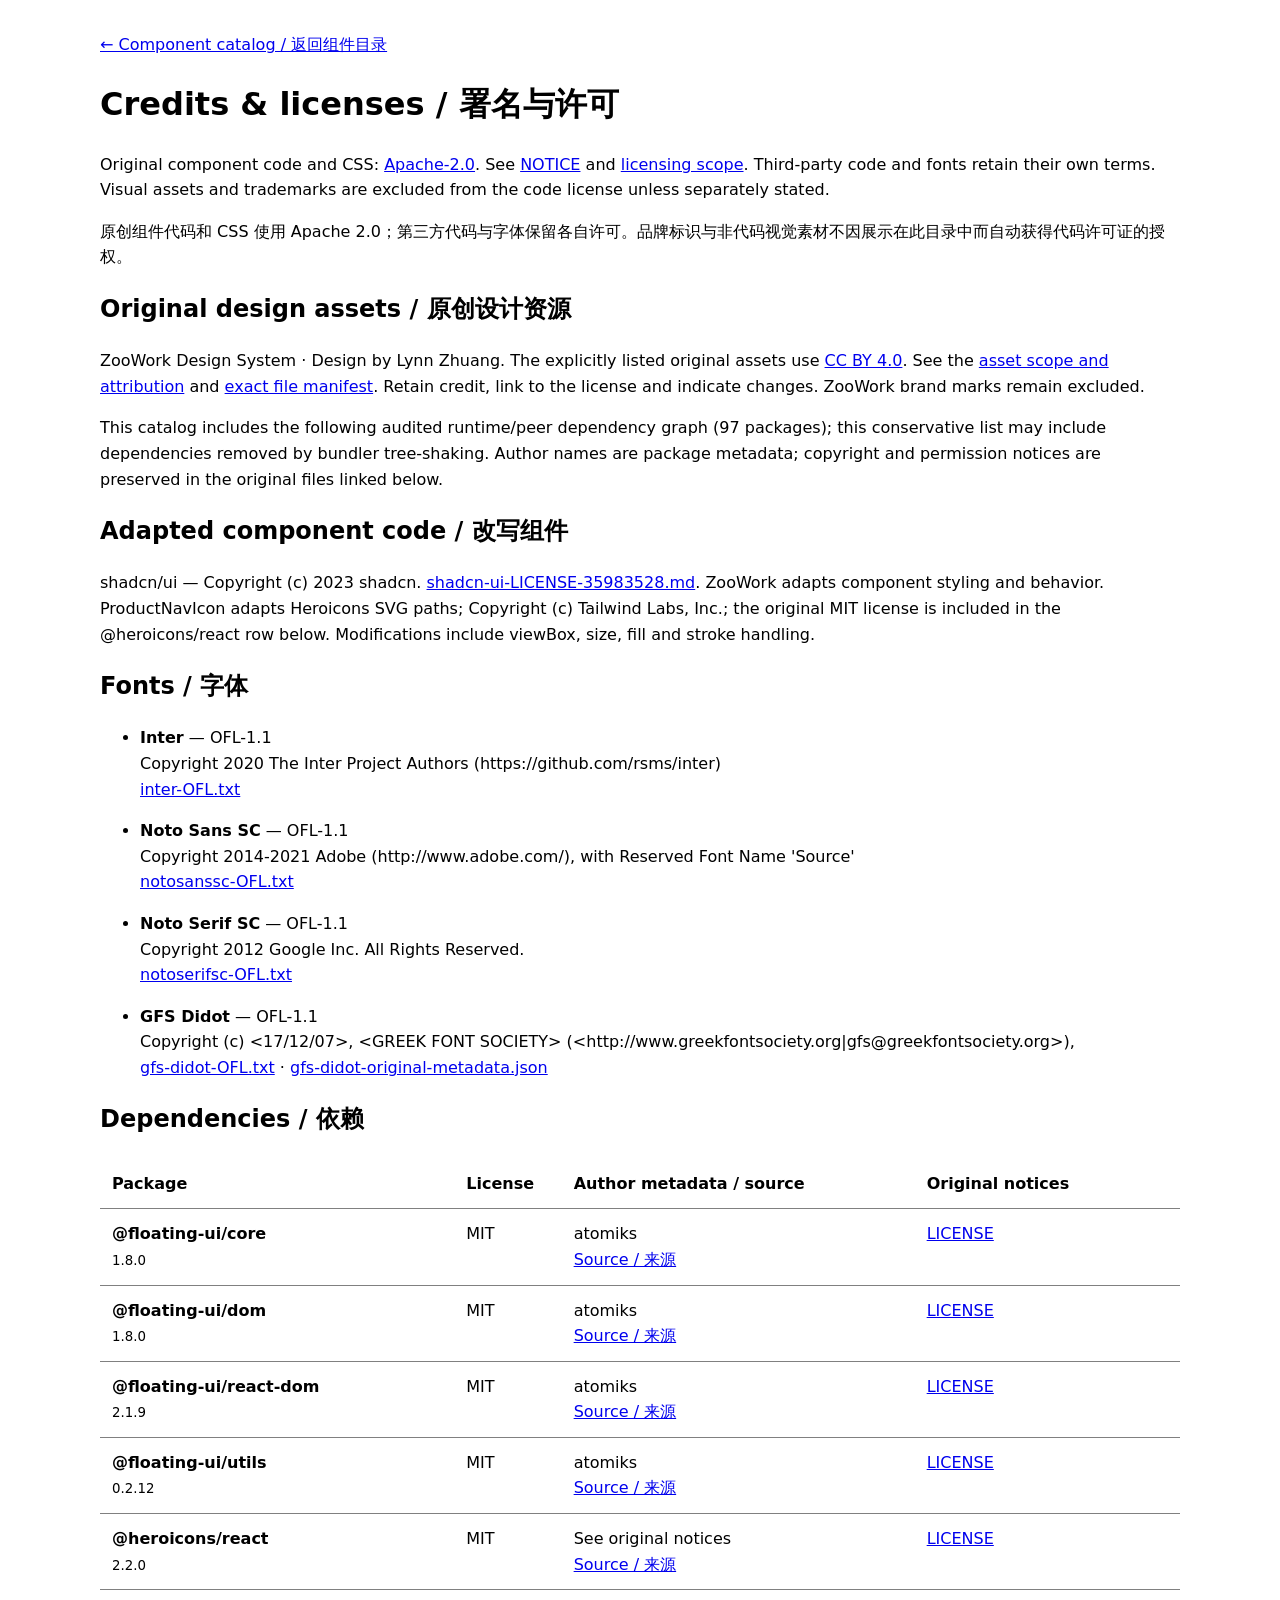
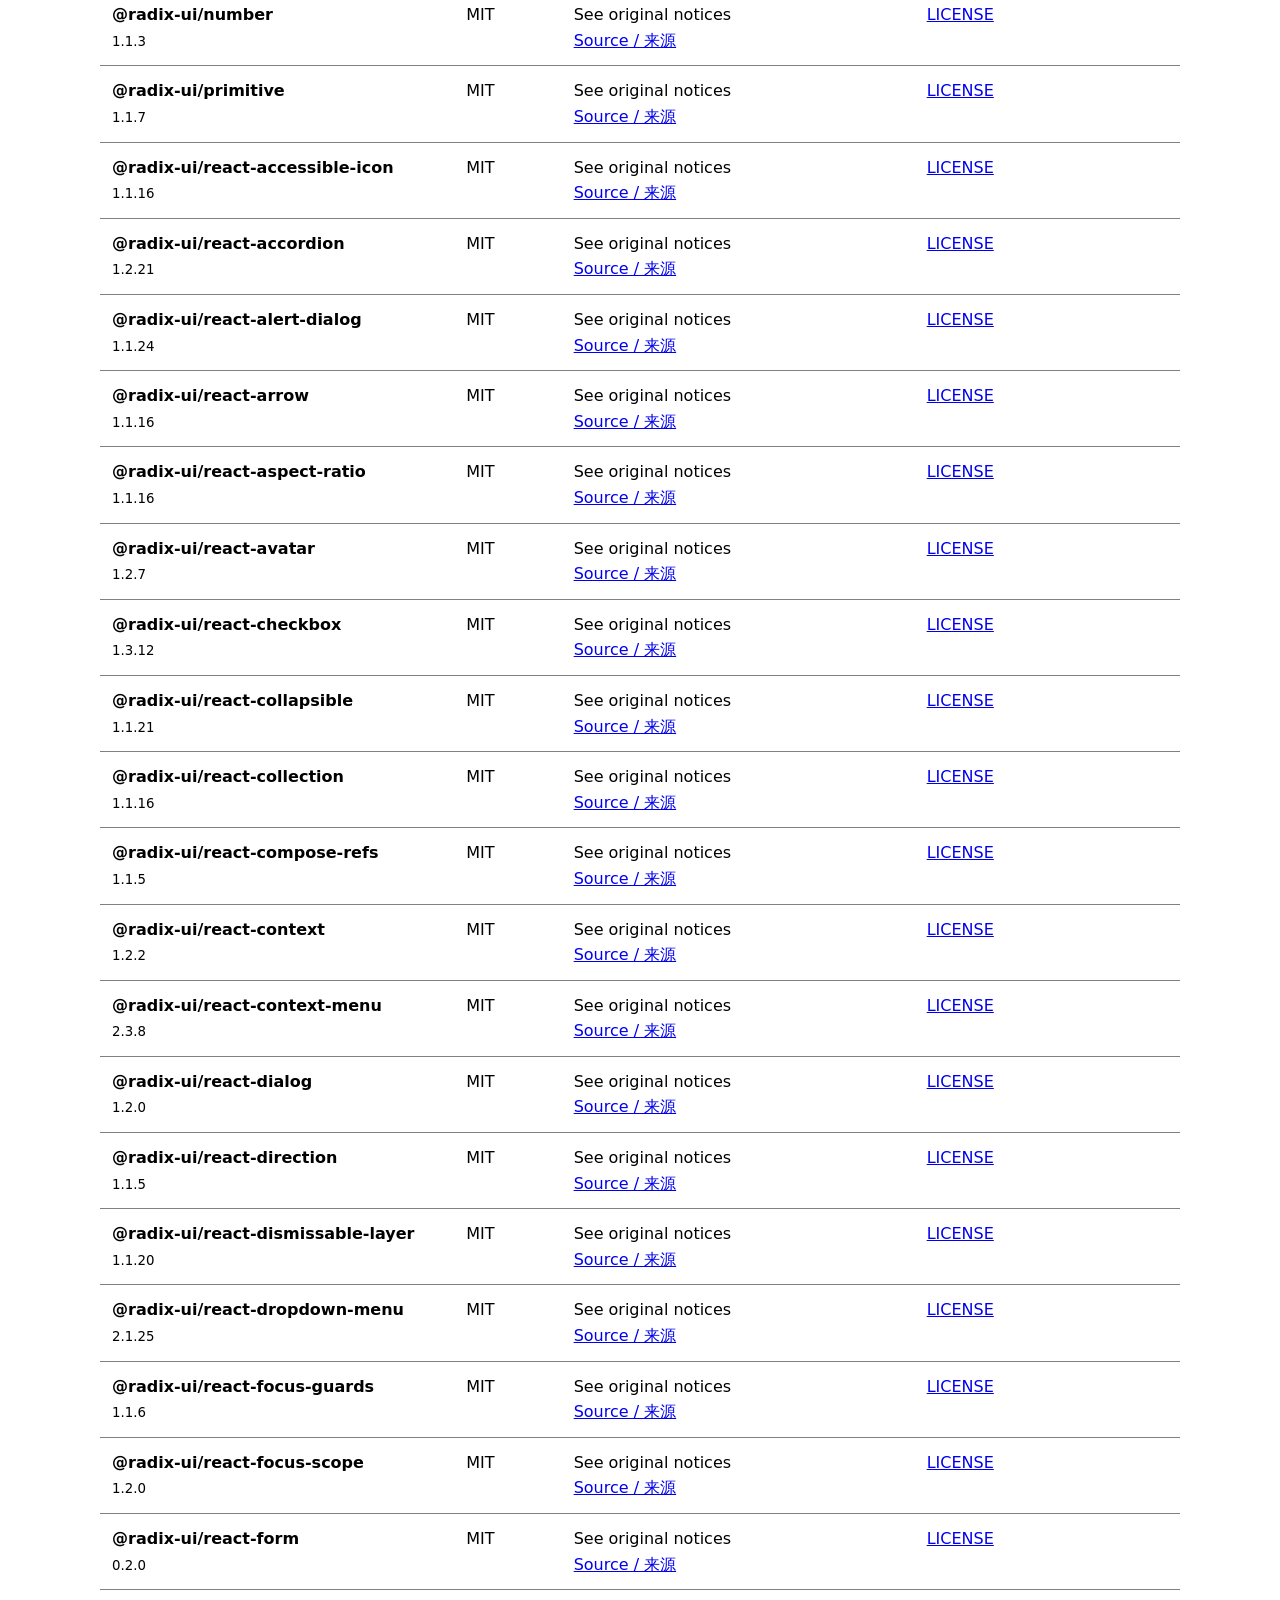
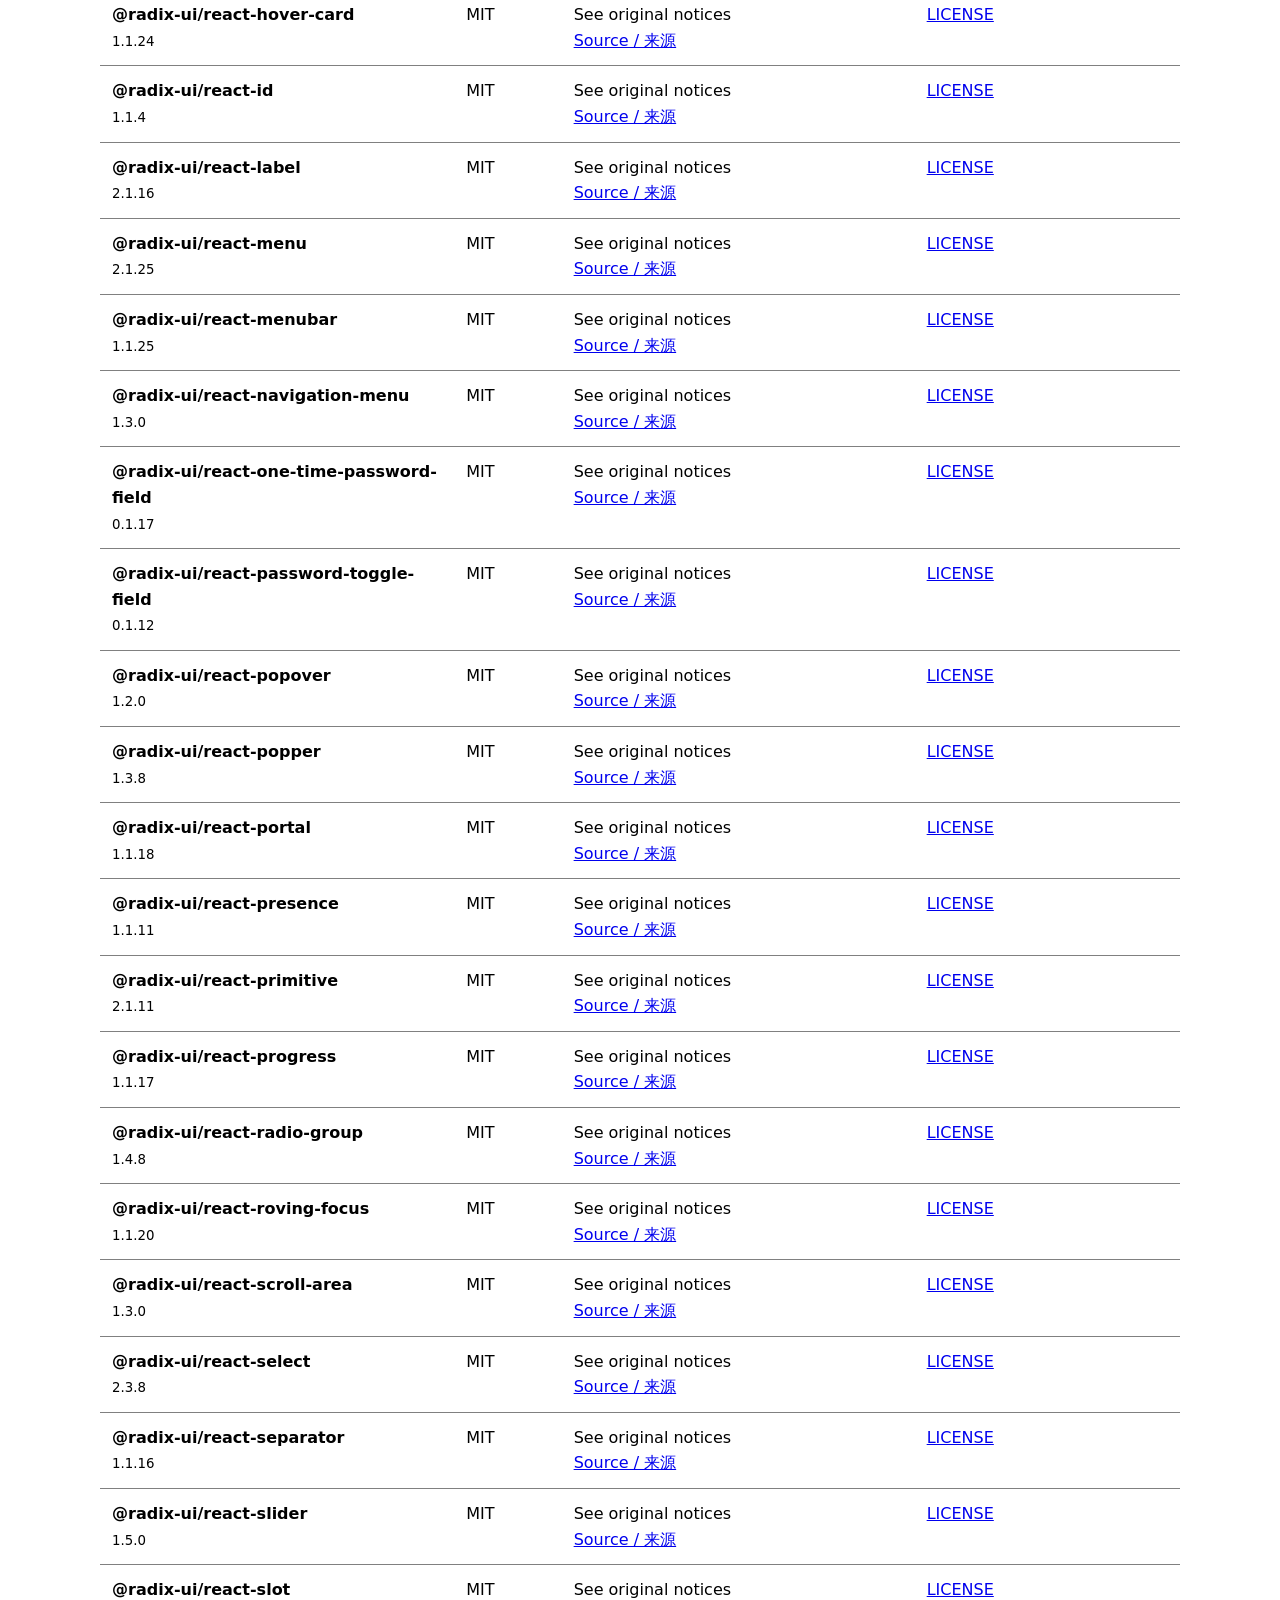
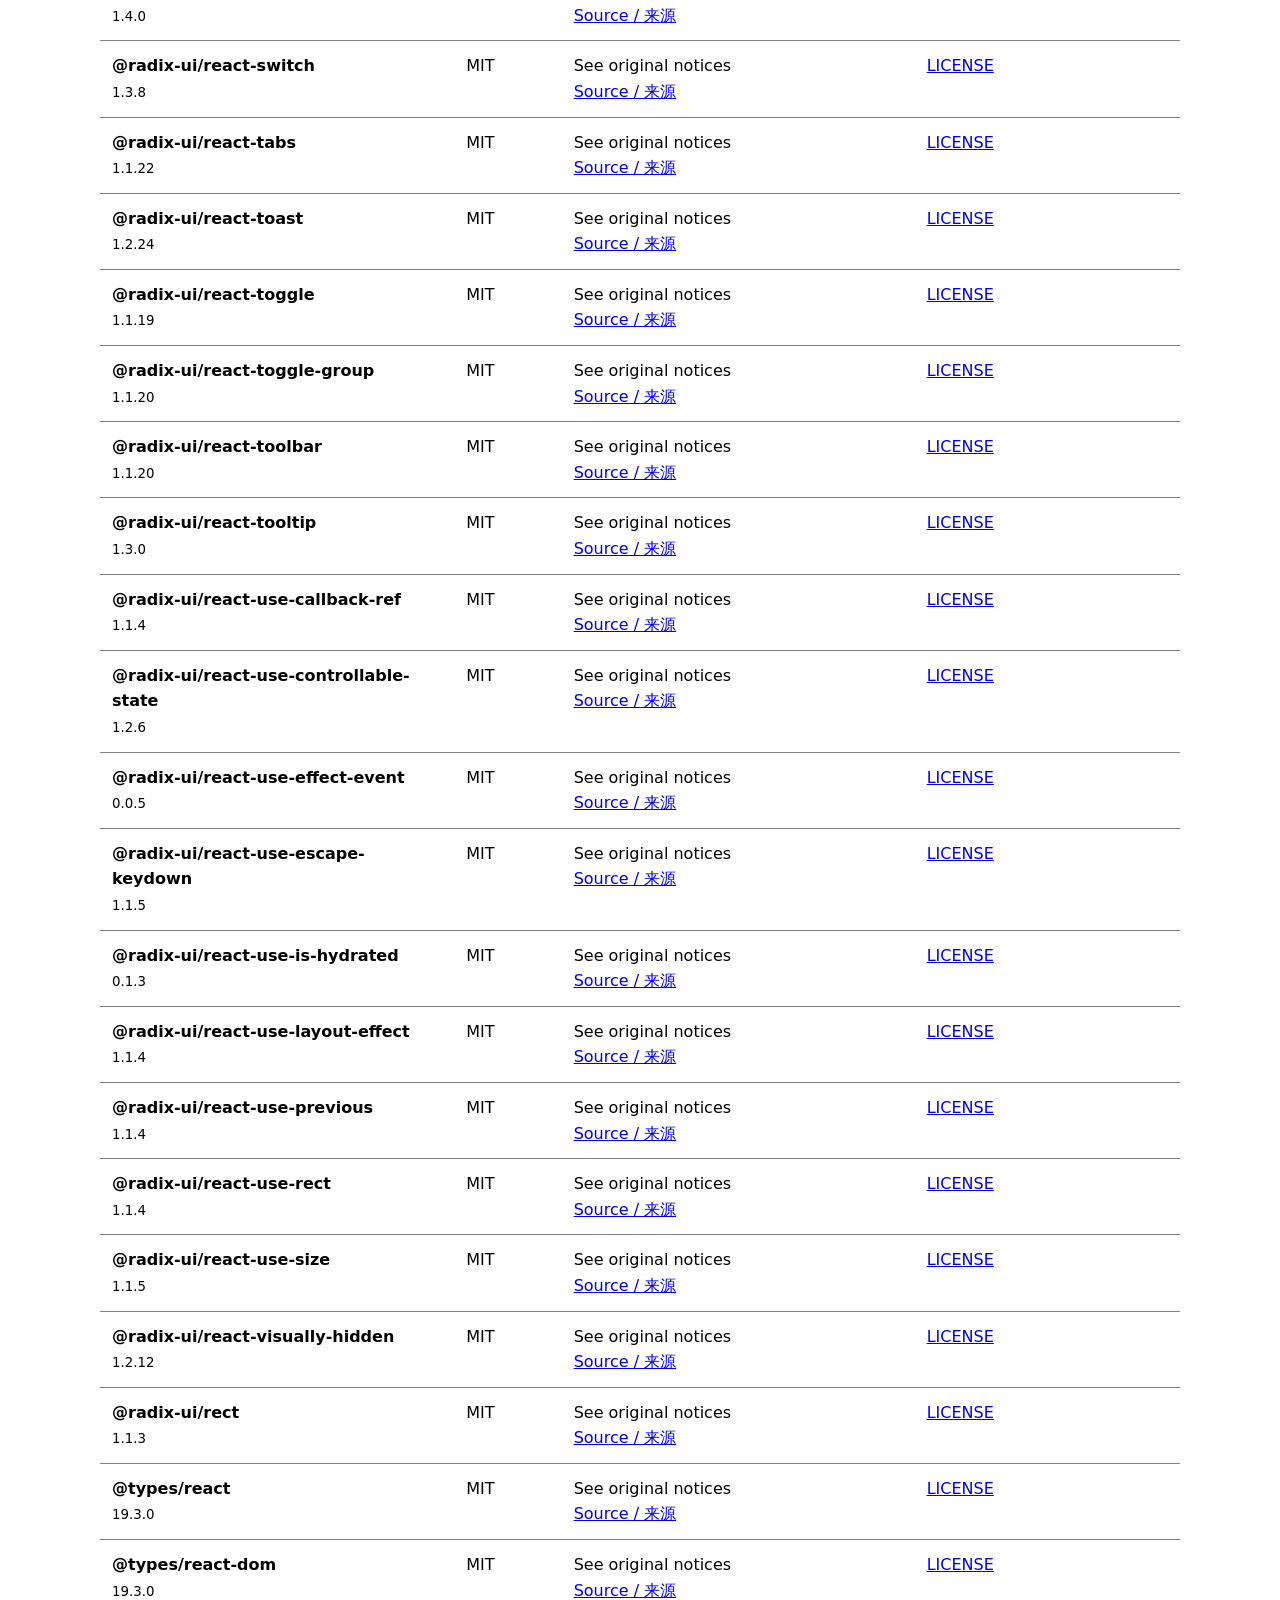
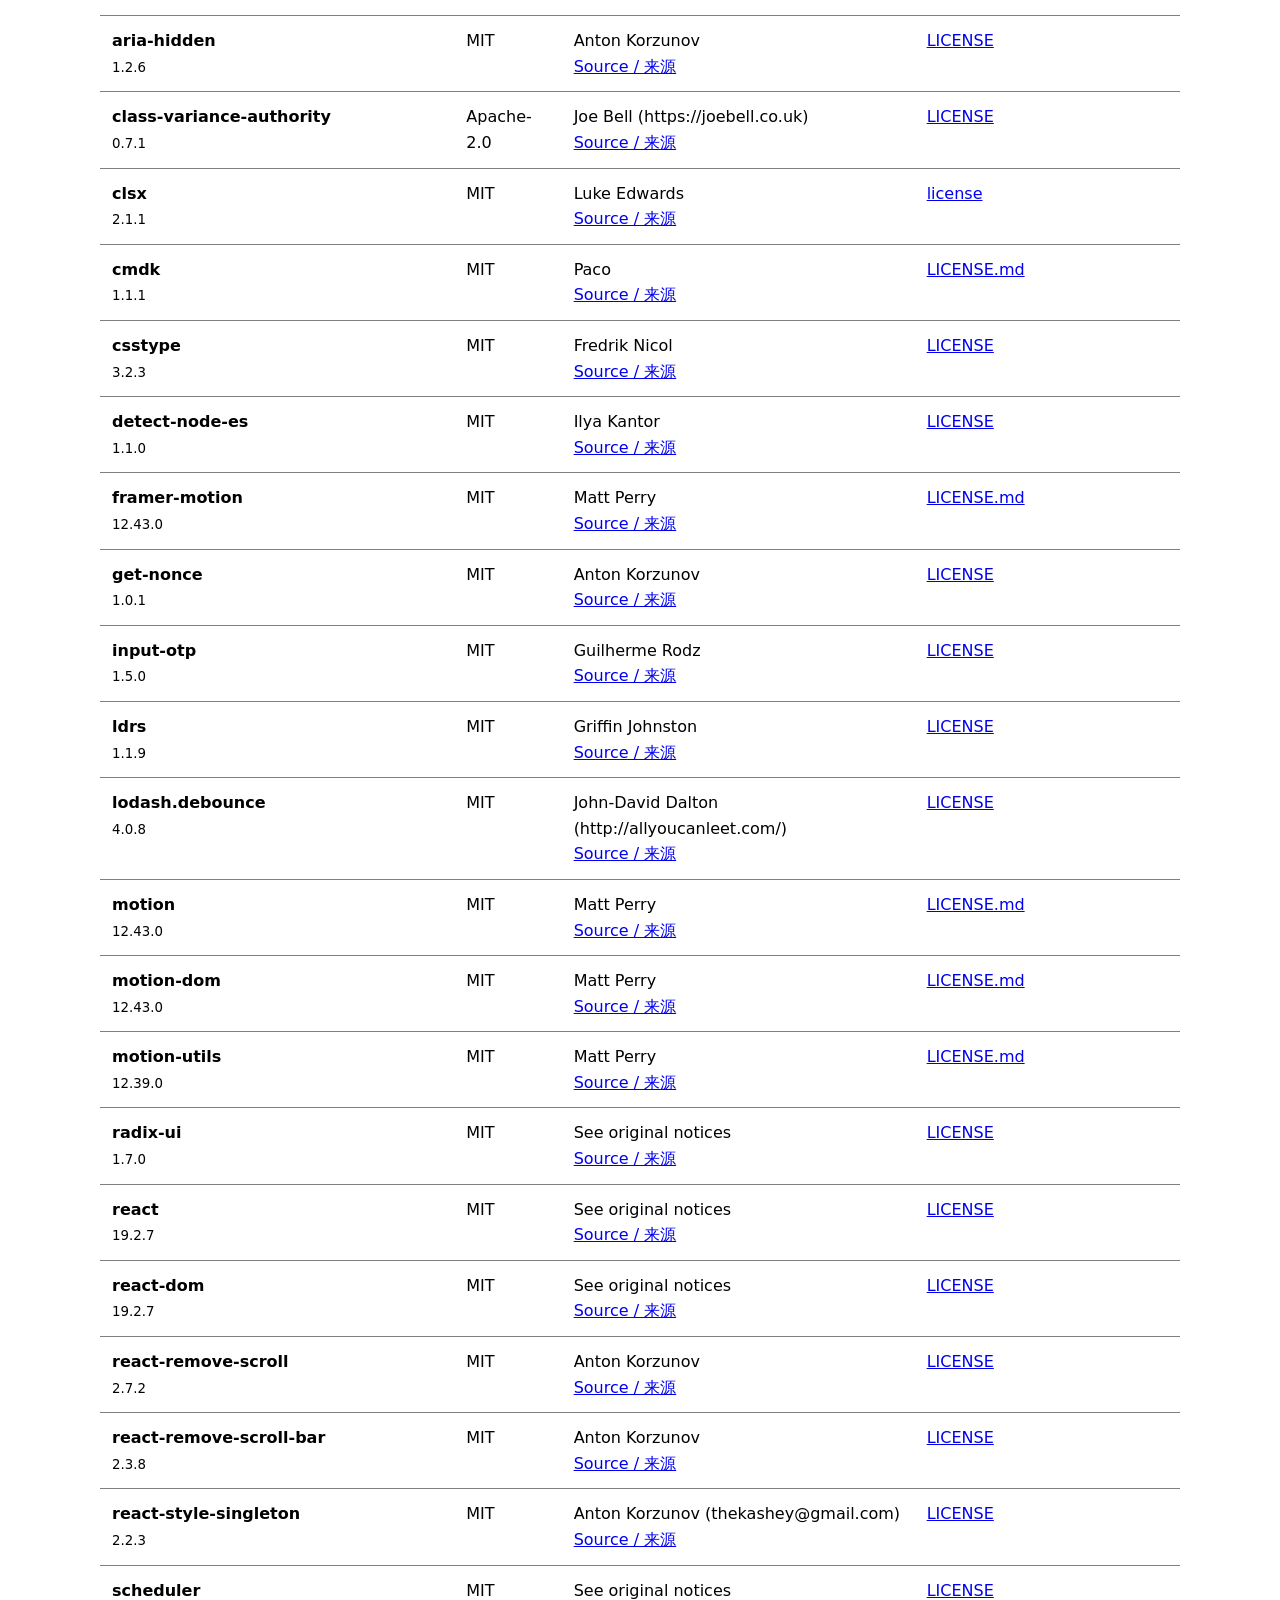
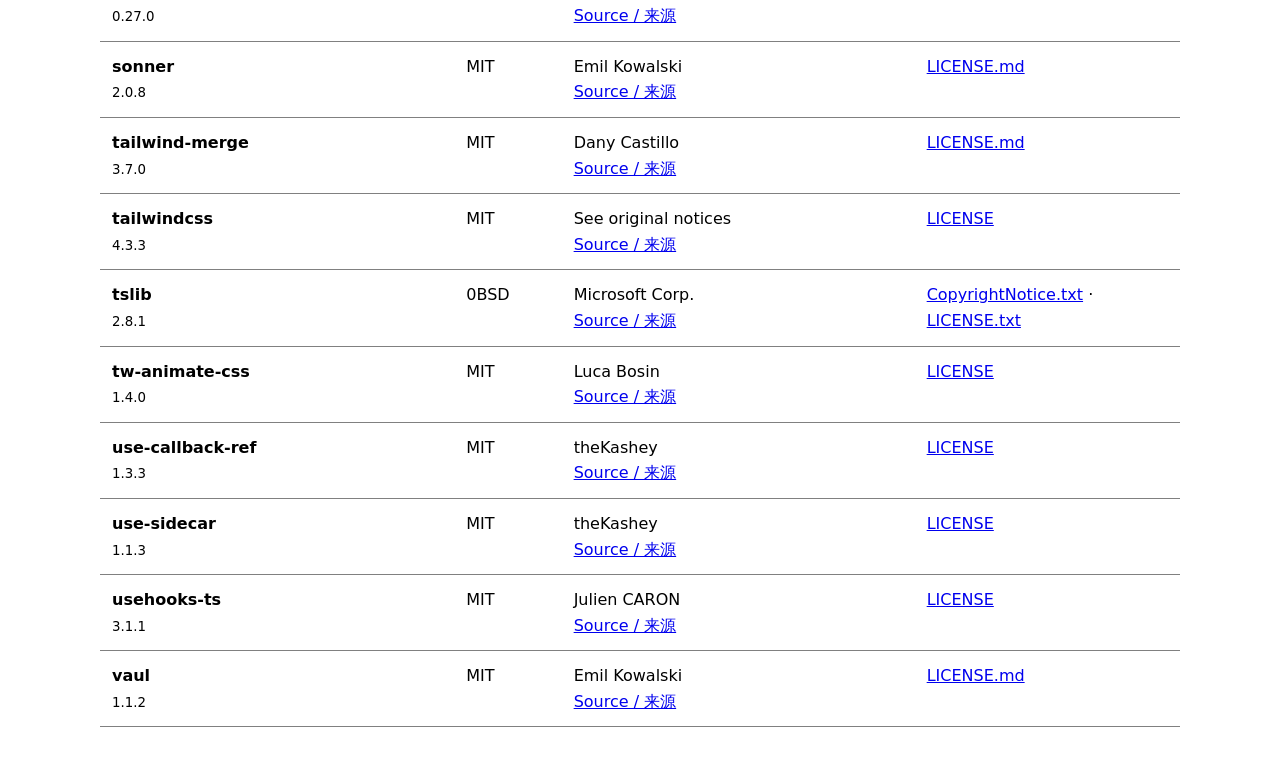
==== commit 0d950491: "chore(preview): 3.0.0-pr.10.42578689798.1 (624f073c)" ====
--- a/assets/licenses/index.html
+++ b/assets/licenses/index.html
@@ -4,6 +4,7 @@
 <body><main><a href="../../">← Component catalog / 返回组件目录</a><h1>Credits &amp; licenses / 署名与许可</h1>
 <p>Original component code and CSS: <a href="LICENSE">Apache-2.0</a>. See <a href="NOTICE">NOTICE</a> and <a href="LICENSING.md">licensing scope</a>. Third-party code and fonts retain their own terms. Visual assets and trademarks are excluded from the code license unless separately stated.</p>
 <p lang="zh-CN">原创组件代码和 CSS 使用 Apache 2.0；第三方代码与字体保留各自许可。品牌标识与非代码视觉素材不因展示在此目录中而自动获得代码许可证的授权。</p>
+<h2>Original design assets / 原创设计资源</h2><p>ZooWork Design System · Design by Lynn Zhuang. The explicitly listed original assets use <a href="LICENSE-CC-BY-4.0">CC BY 4.0</a>. See the <a href="DESIGN_ASSETS.md">asset scope and attribution</a> and <a href="ASSET_MANIFEST.json">exact file manifest</a>. Retain credit, link to the license and indicate changes. ZooWork brand marks remain excluded.</p>
 <p>This catalog includes the following audited runtime/peer dependency graph (97 packages); this conservative list may include dependencies removed by bundler tree-shaking. Author names are package metadata; copyright and permission notices are preserved in the original files linked below.</p>
 <h2>Adapted component code / 改写组件</h2><p>shadcn/ui — Copyright (c) 2023 shadcn. <a href="licenses/copied-source/shadcn-ui-LICENSE-35983528.md">shadcn-ui-LICENSE-35983528.md</a>. ZooWork adapts component styling and behavior. ProductNavIcon adapts Heroicons SVG paths; Copyright (c) Tailwind Labs, Inc.; the original MIT license is included in the @heroicons/react row below. Modifications include viewBox, size, fill and stroke handling.</p>
 <h2>Fonts / 字体</h2><ul><li><strong>Inter</strong> — OFL-1.1<br>Copyright 2020 The Inter Project Authors (https://github.com/rsms/inter)<br><a href="licenses/fonts/inter-OFL.txt">inter-OFL.txt</a></li>
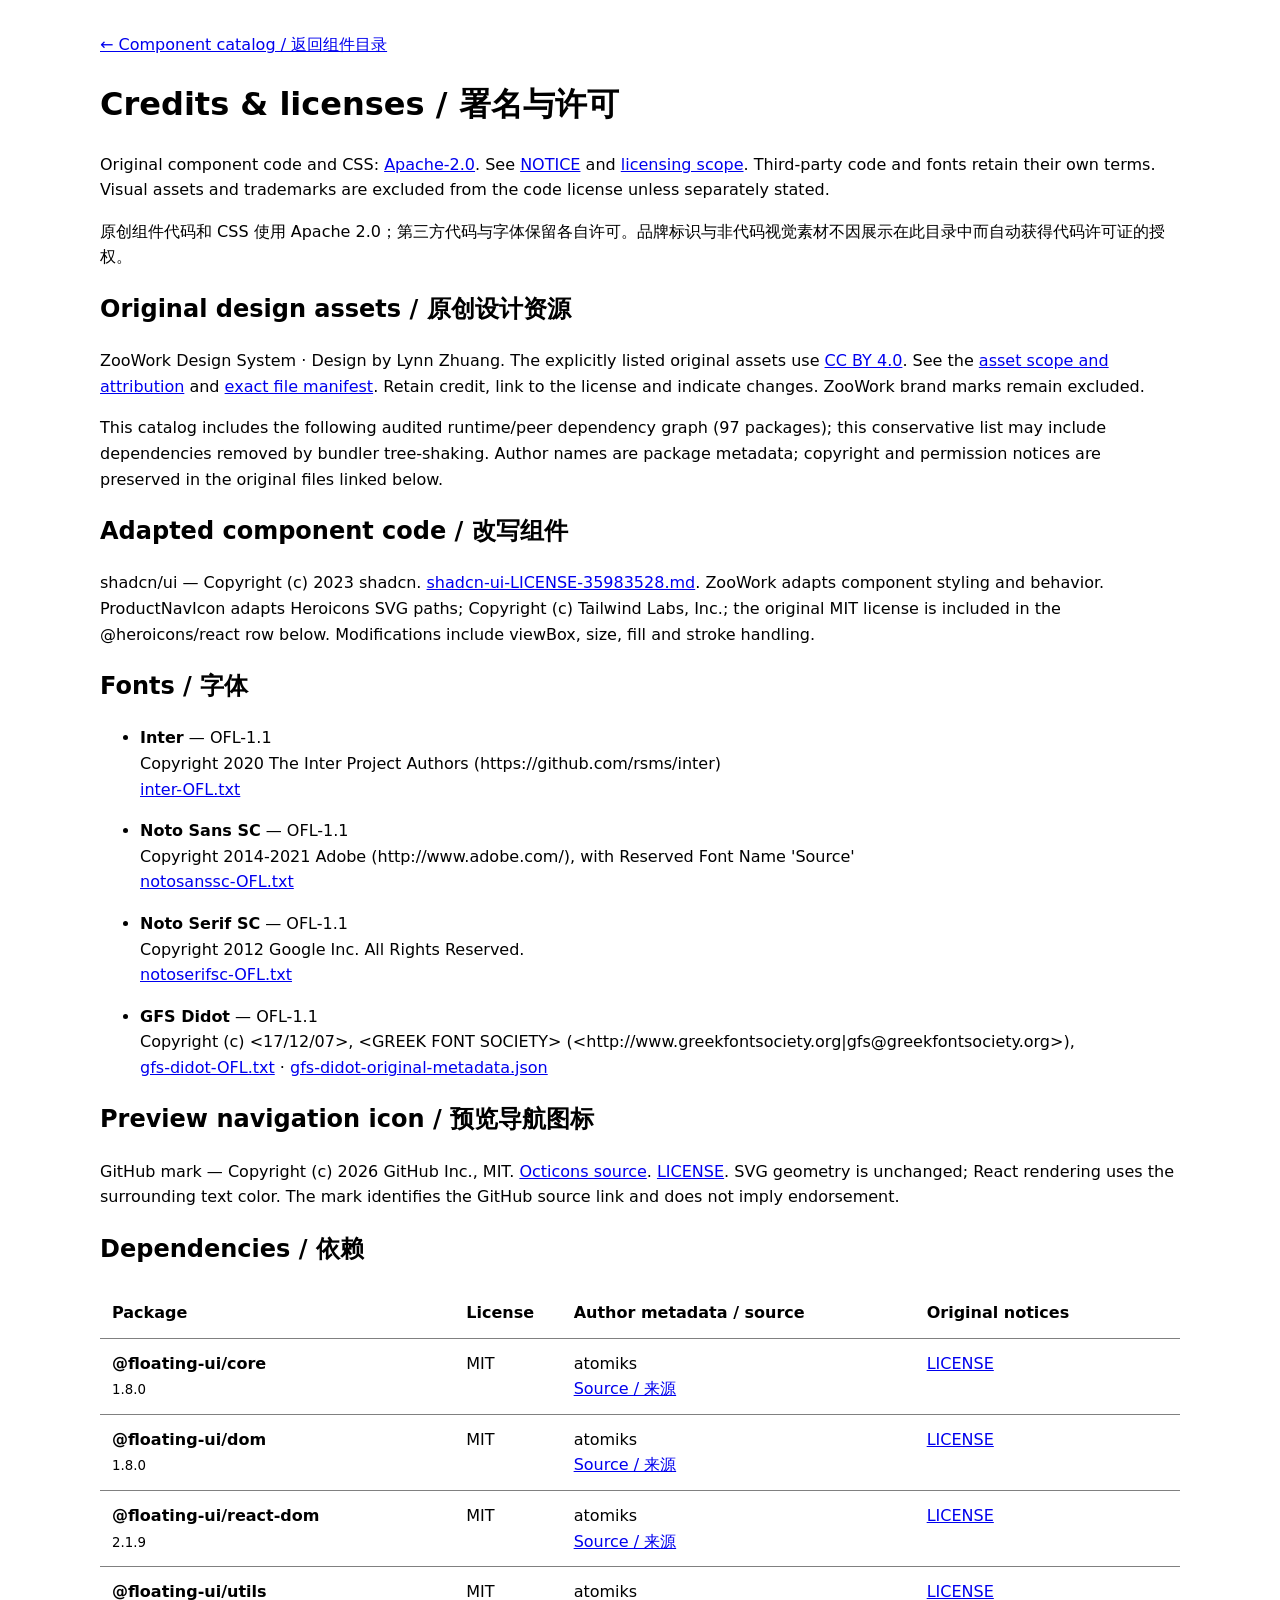
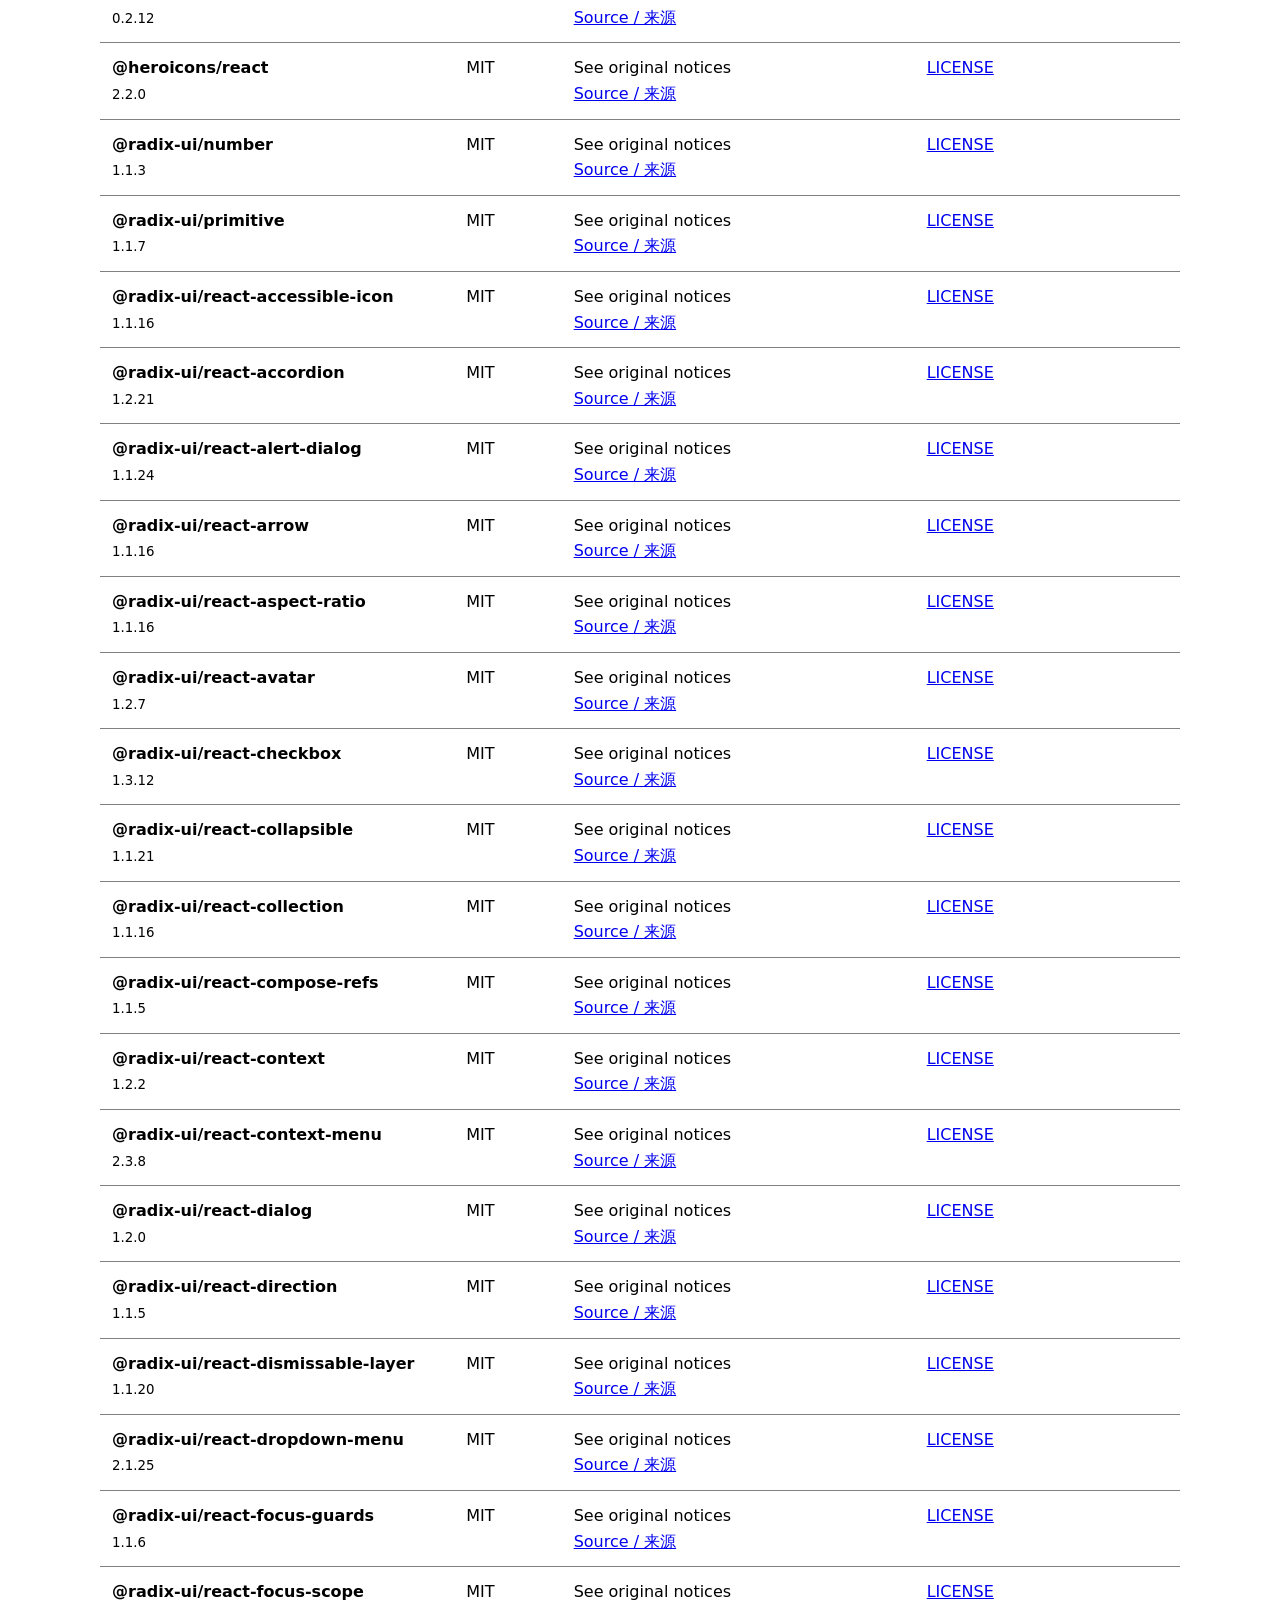
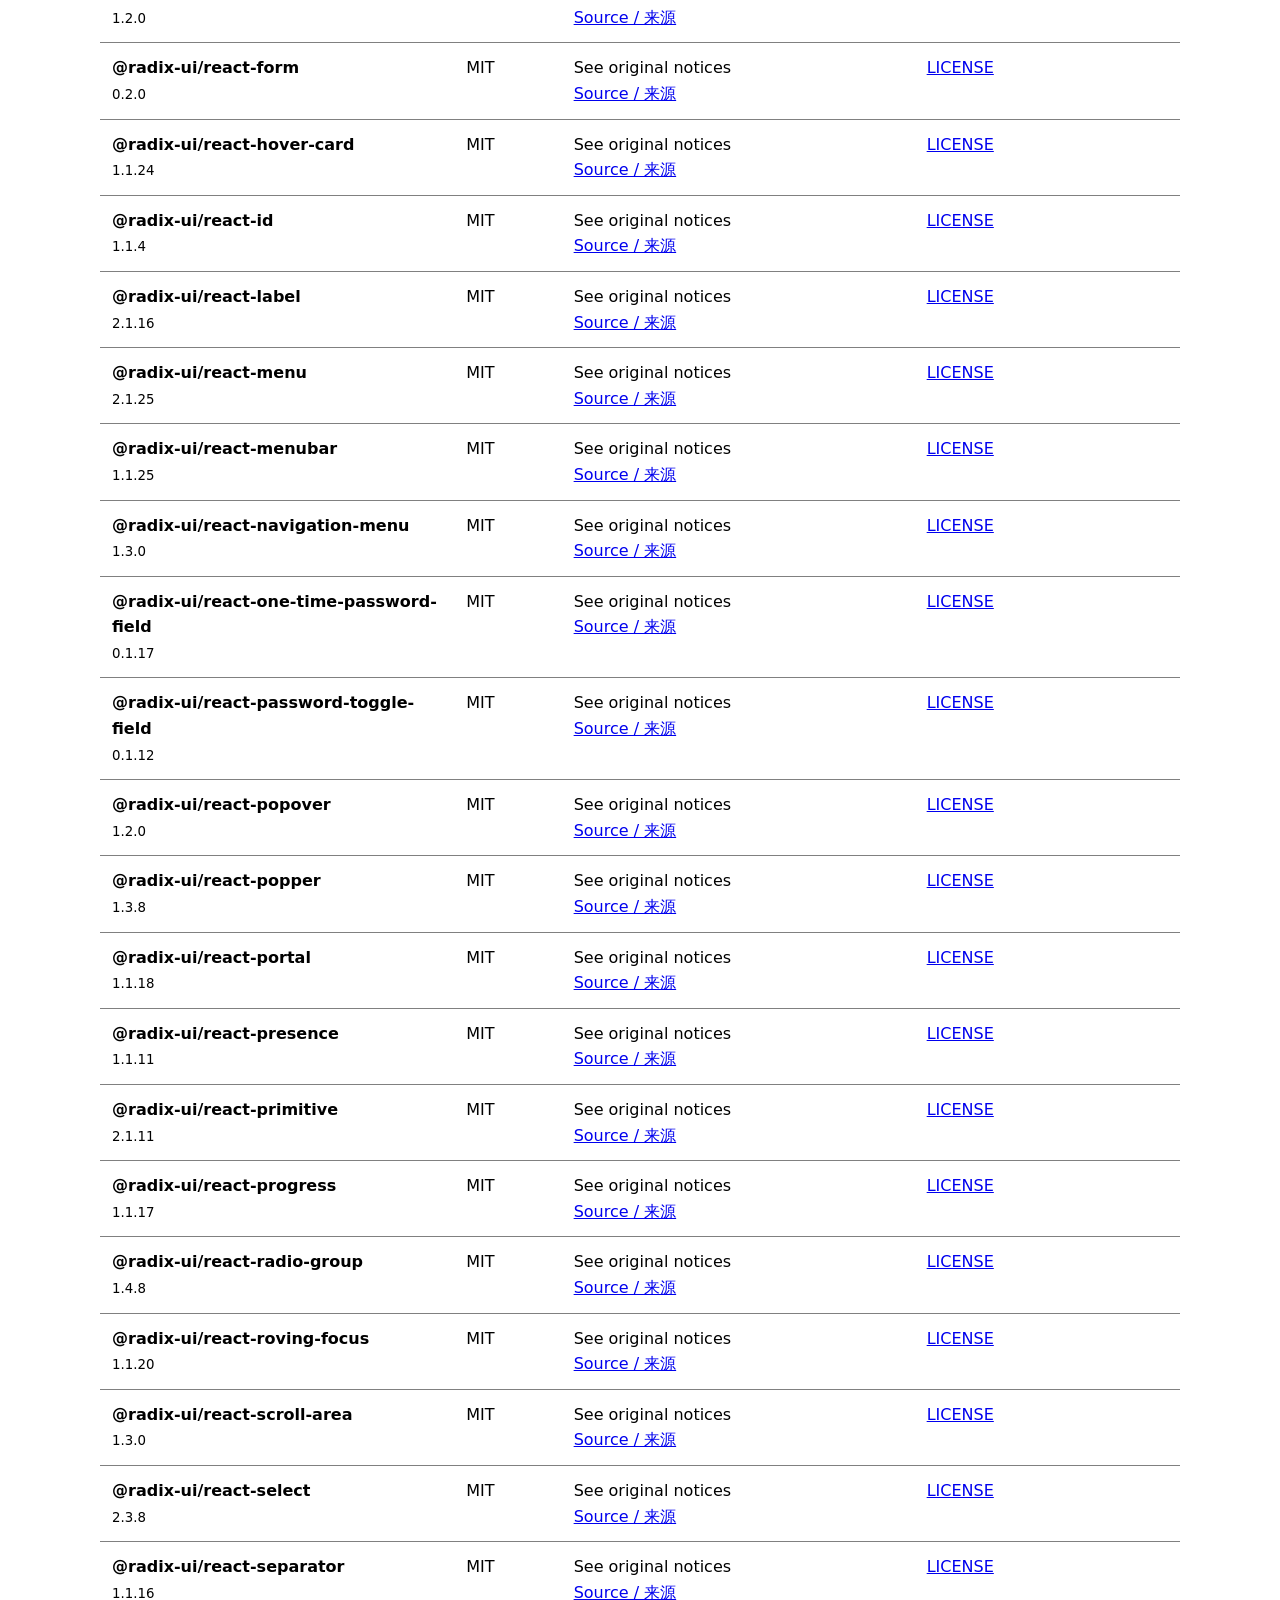
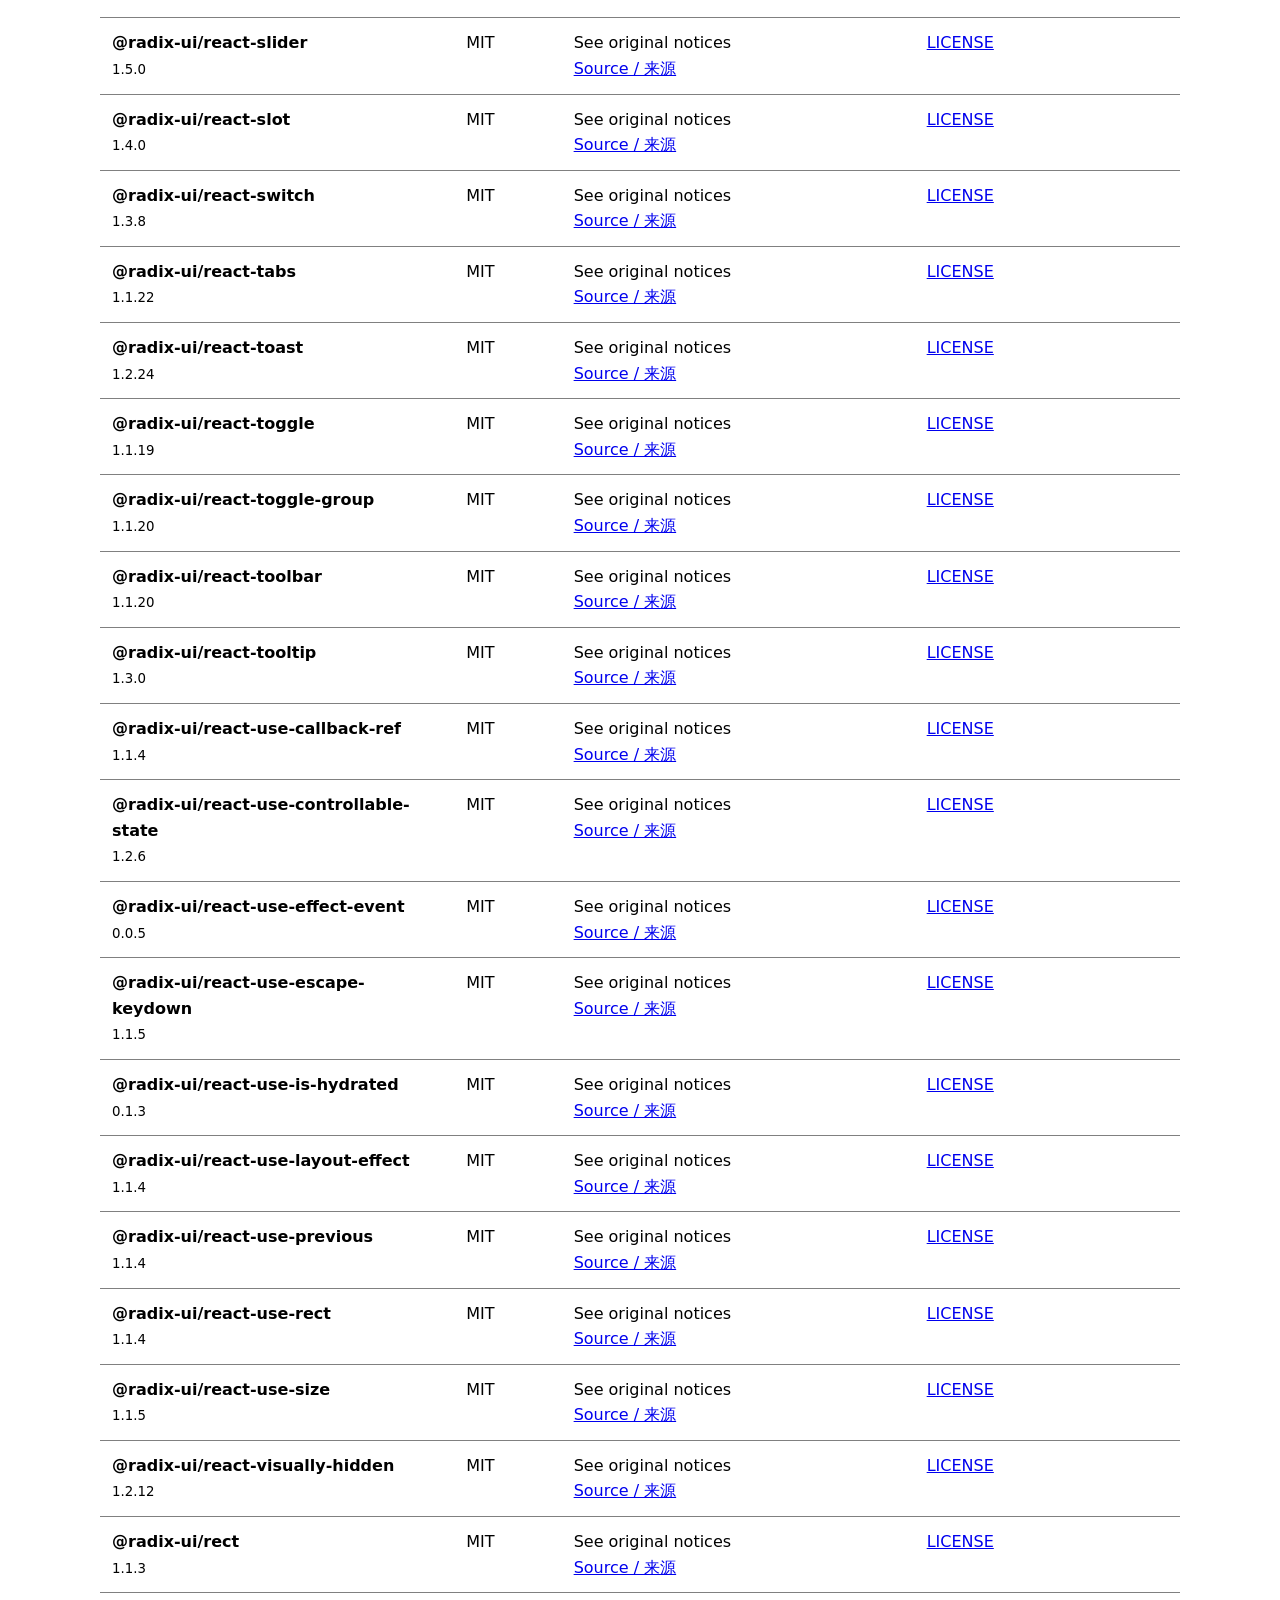
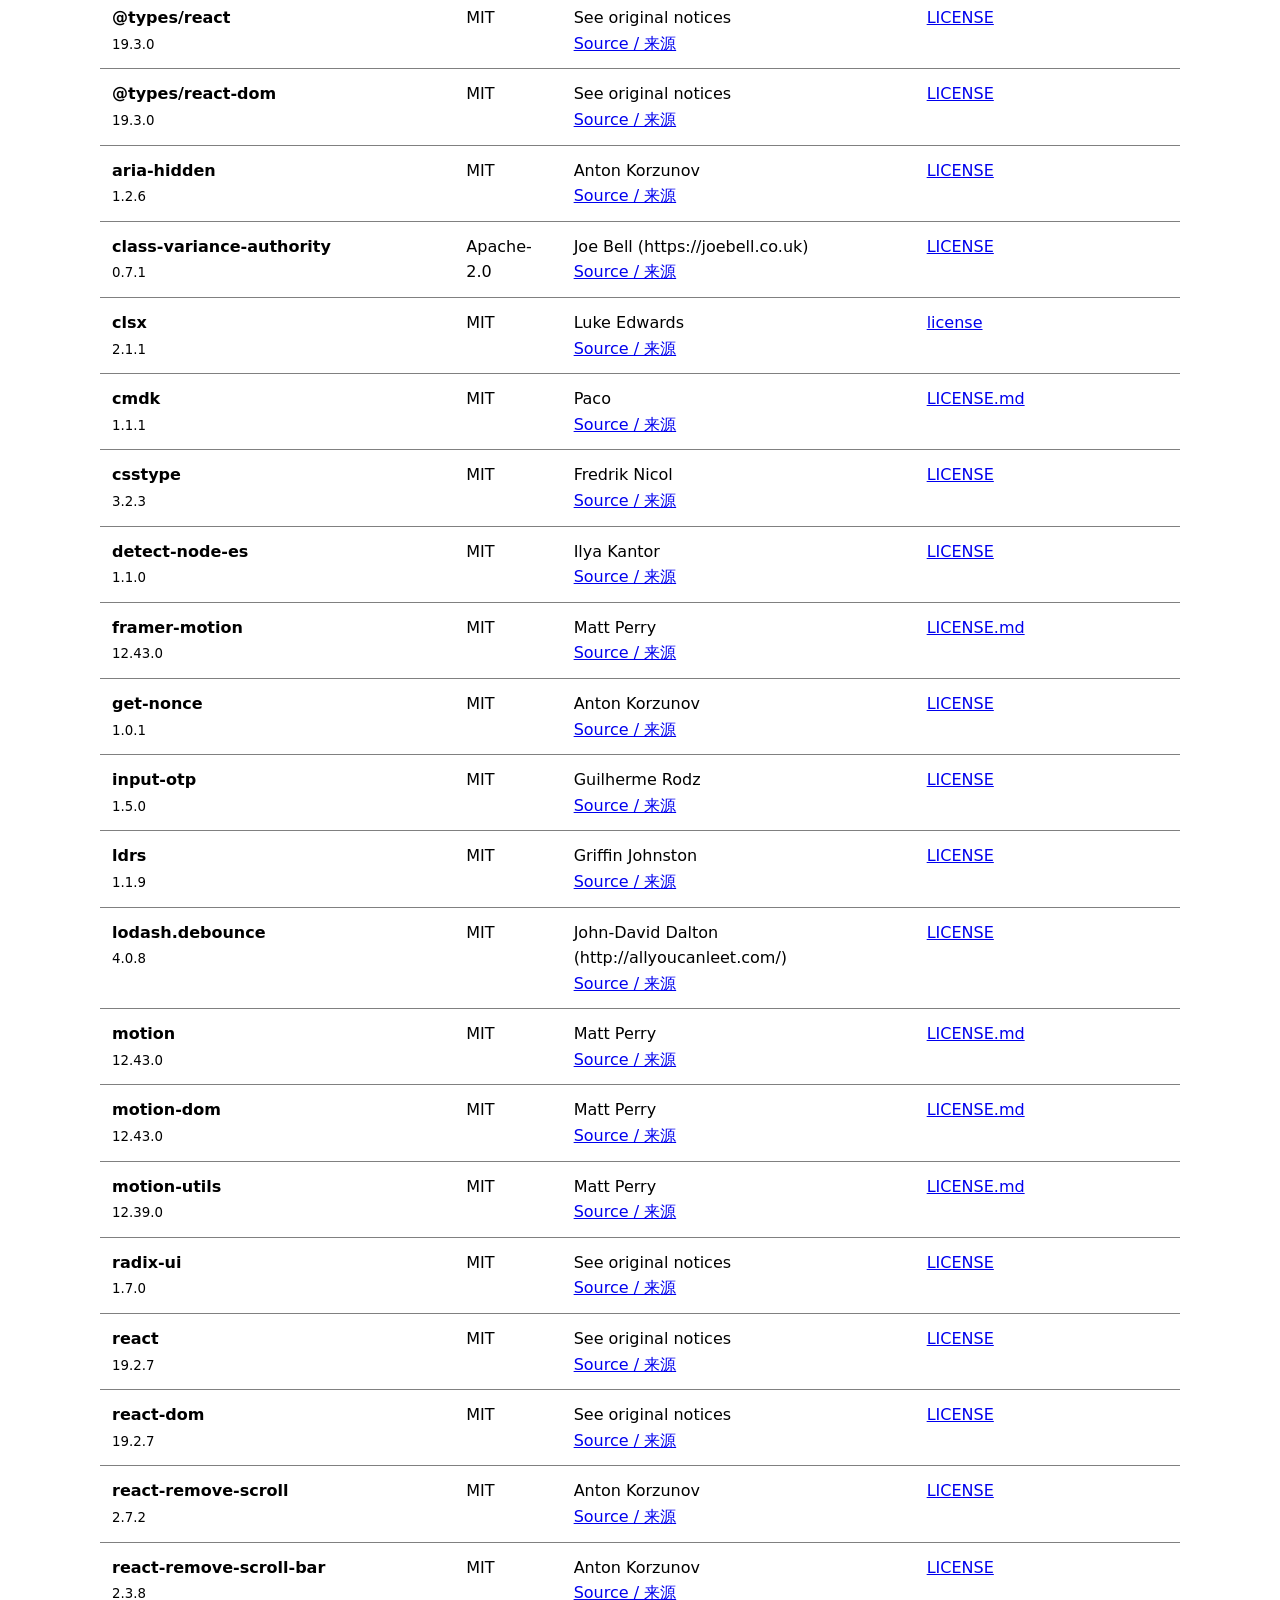
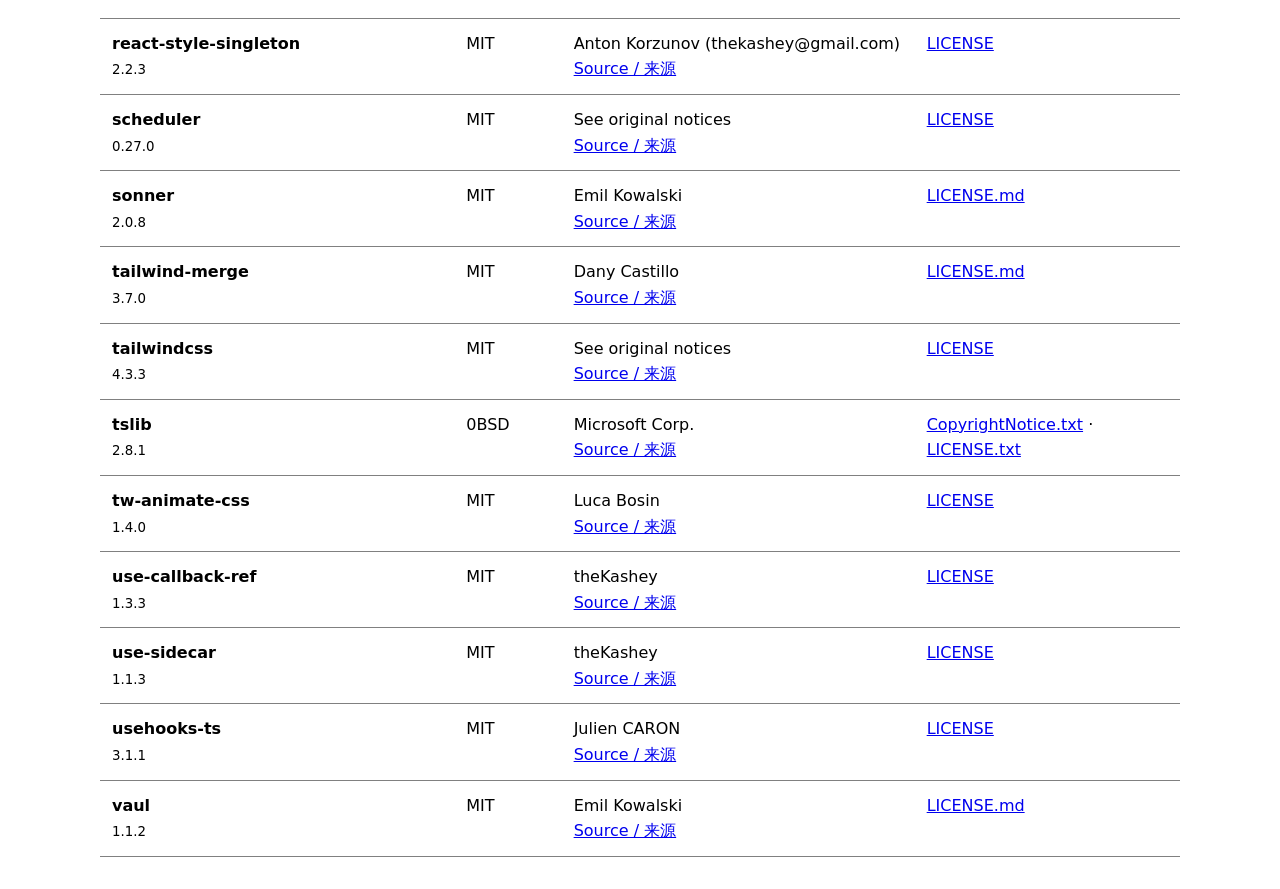
==== commit 0ff4771f: "chore(preview): 3.0.0-pr.11.42972969801.1 (ba14a451)" ====
--- a/assets/licenses/index.html
+++ b/assets/licenses/index.html
@@ -11,6 +11,7 @@
 <li><strong>Noto Sans SC</strong> — OFL-1.1<br>Copyright 2014-2021 Adobe (http://www.adobe.com/), with Reserved Font Name &#39;Source&#39;<br><a href="licenses/fonts/notosanssc-OFL.txt">notosanssc-OFL.txt</a></li>
 <li><strong>Noto Serif SC</strong> — OFL-1.1<br>Copyright 2012 Google Inc. All Rights Reserved.<br><a href="licenses/fonts/notoserifsc-OFL.txt">notoserifsc-OFL.txt</a></li>
 <li><strong>GFS Didot</strong> — OFL-1.1<br>Copyright (c) &lt;17/12/07&gt;, &lt;GREEK FONT SOCIETY&gt; (&lt;http://www.greekfontsociety.org|gfs@greekfontsociety.org&gt;),<br><a href="licenses/fonts/gfs-didot-OFL.txt">gfs-didot-OFL.txt</a> · <a href="licenses/fonts/gfs-didot-original-metadata.json">gfs-didot-original-metadata.json</a></li></ul>
+<h2>Preview navigation icon / 预览导航图标</h2><p>GitHub mark — Copyright (c) 2026 GitHub Inc., MIT. <a href="https://github.com/primer/octicons/blob/68ec2de8d0ddfcbb7497da01d0b7d98eb5593020/icons/mark-github-16.svg">Octicons source</a>. <a href="licenses/preview/github-octicons/LICENSE">LICENSE</a>. SVG geometry is unchanged; React rendering uses the surrounding text color. The mark identifies the GitHub source link and does not imply endorsement.</p>
 <h2>Dependencies / 依赖</h2><div class="table-wrap" role="region" aria-label="Dependency licenses" tabindex="0"><table><thead><tr><th scope="col">Package</th><th scope="col">License</th><th scope="col">Author metadata / source</th><th scope="col">Original notices</th></tr></thead><tbody><tr><th scope="row">@floating-ui/core<br><small>1.8.0</small></th><td>MIT</td><td>atomiks<br><a href="https://www.npmjs.com/package/@floating-ui/core/v/1.8.0">Source / 来源</a></td><td><a href="licenses/npm/_floating-ui_core_1.8.0/LICENSE">LICENSE</a></td></tr>
 <tr><th scope="row">@floating-ui/dom<br><small>1.8.0</small></th><td>MIT</td><td>atomiks<br><a href="https://www.npmjs.com/package/@floating-ui/dom/v/1.8.0">Source / 来源</a></td><td><a href="licenses/npm/_floating-ui_dom_1.8.0/LICENSE">LICENSE</a></td></tr>
 <tr><th scope="row">@floating-ui/react-dom<br><small>2.1.9</small></th><td>MIT</td><td>atomiks<br><a href="https://www.npmjs.com/package/@floating-ui/react-dom/v/2.1.9">Source / 来源</a></td><td><a href="licenses/npm/_floating-ui_react-dom_2.1.9/LICENSE">LICENSE</a></td></tr>
